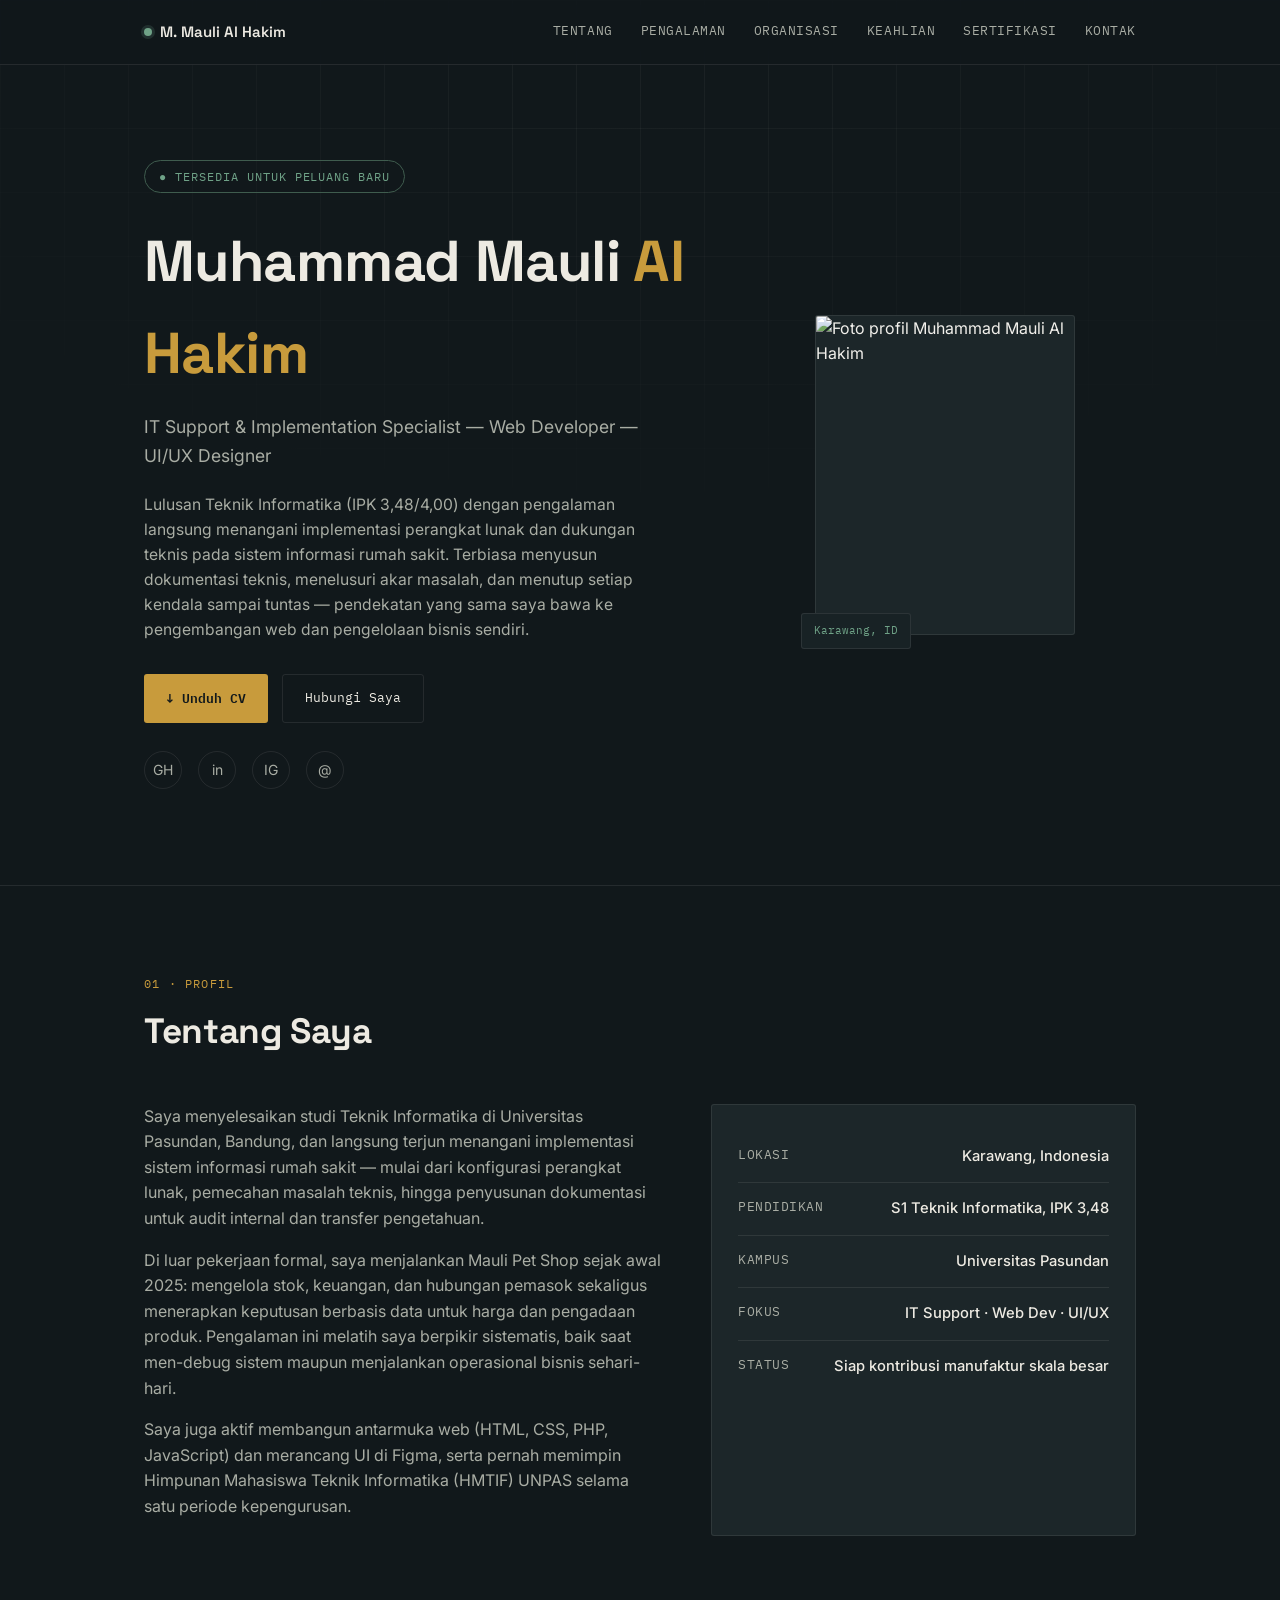
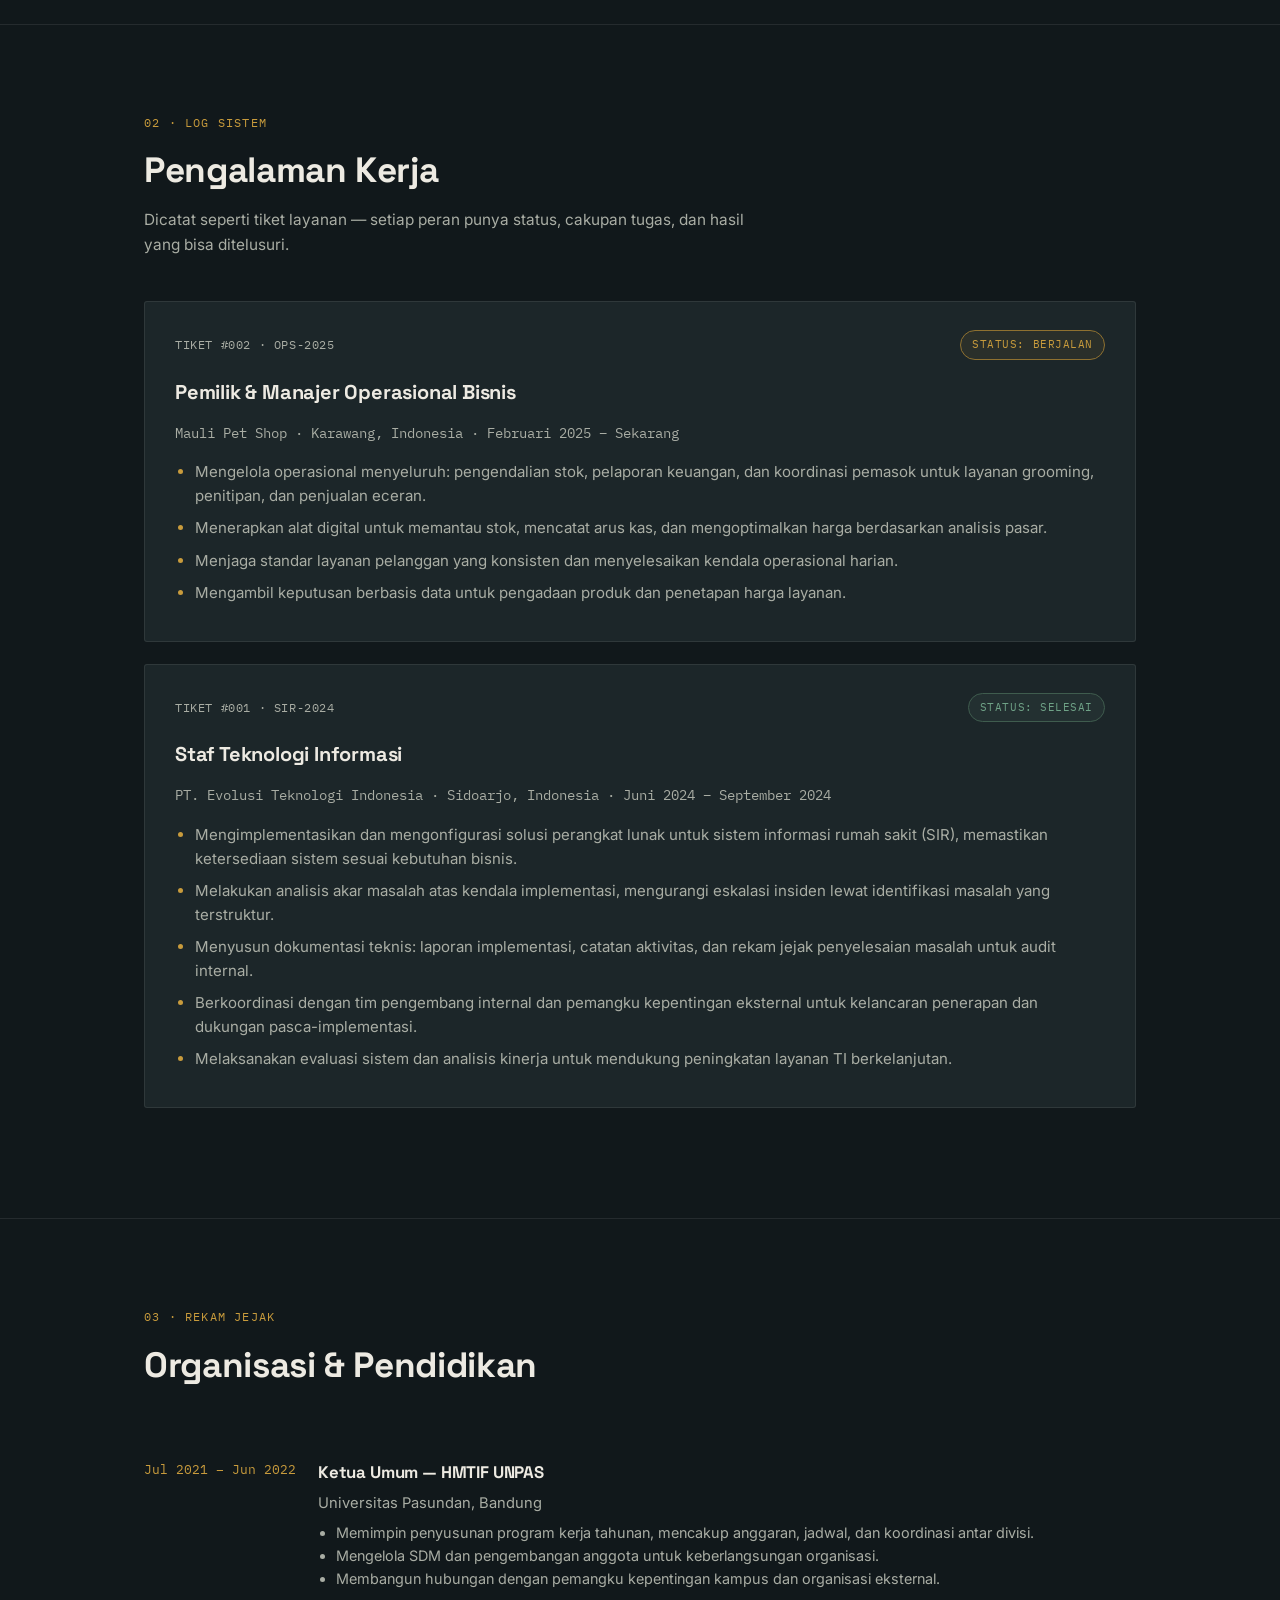
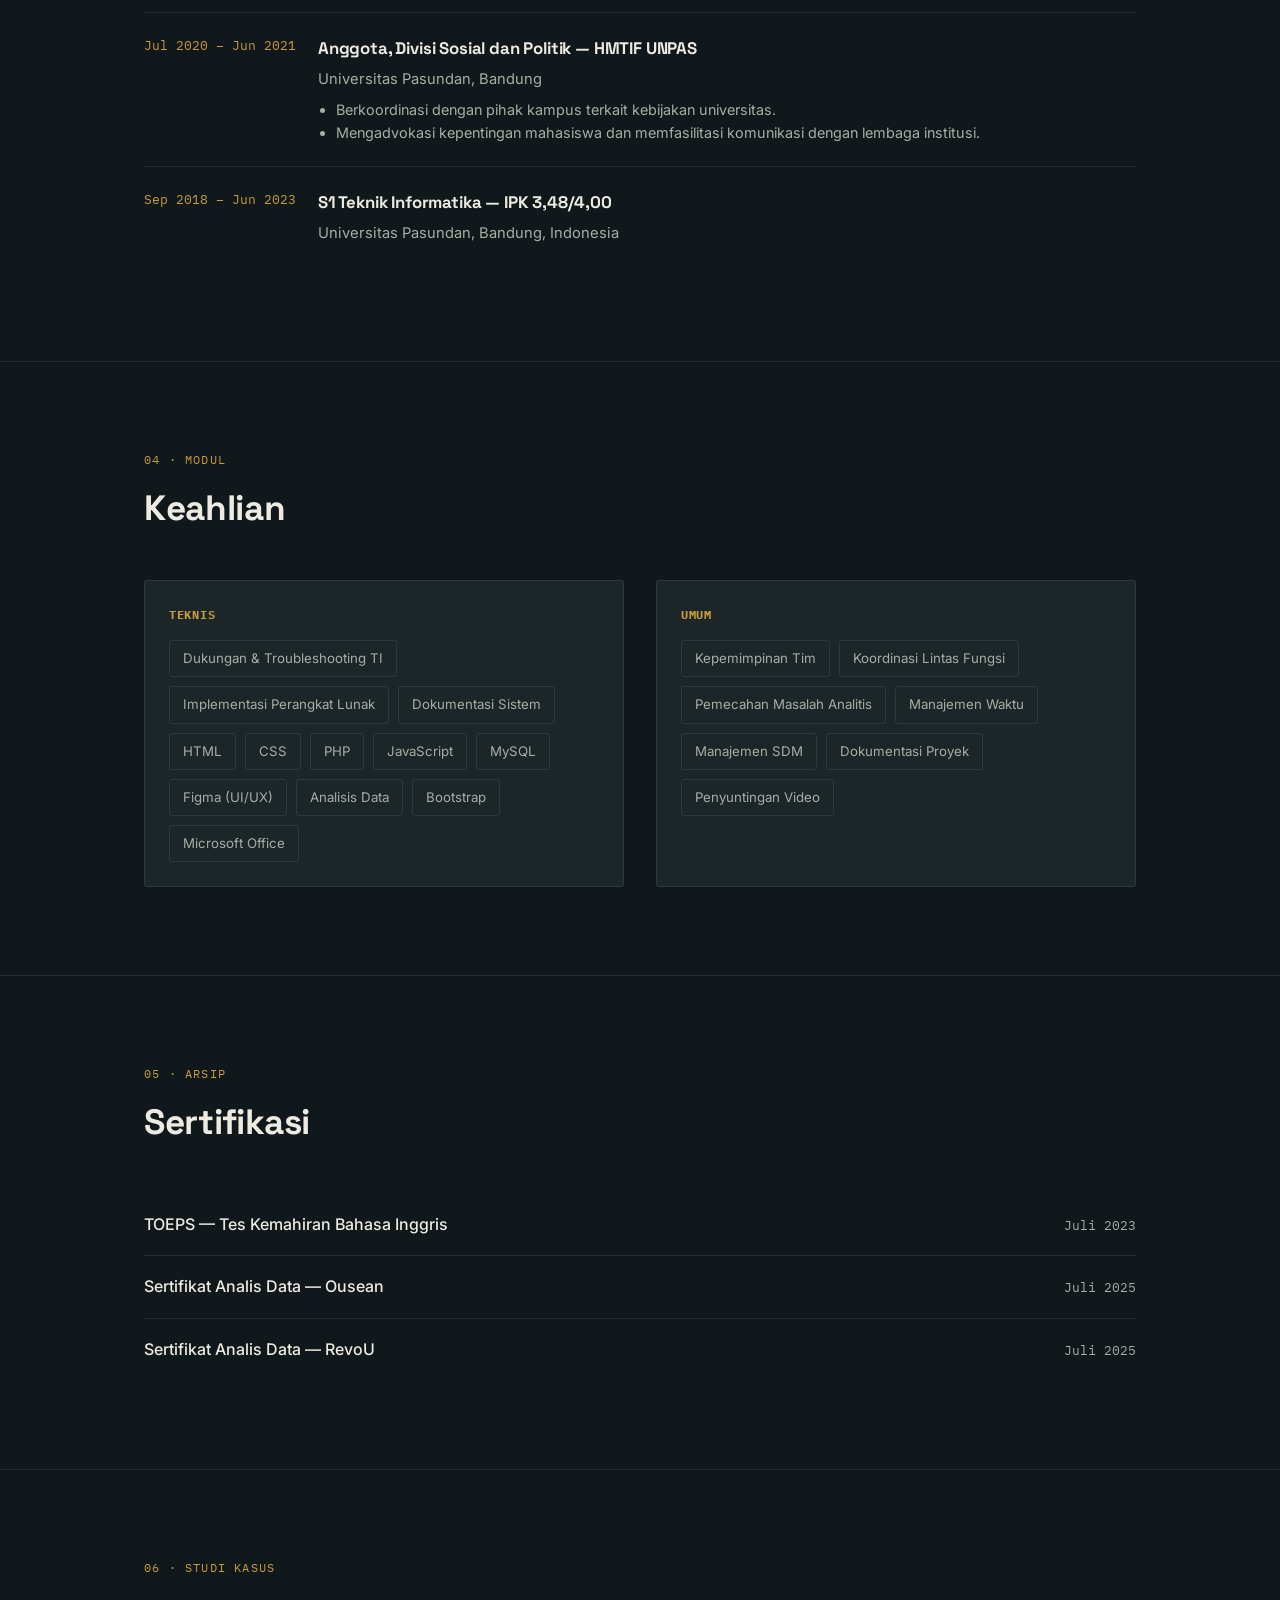
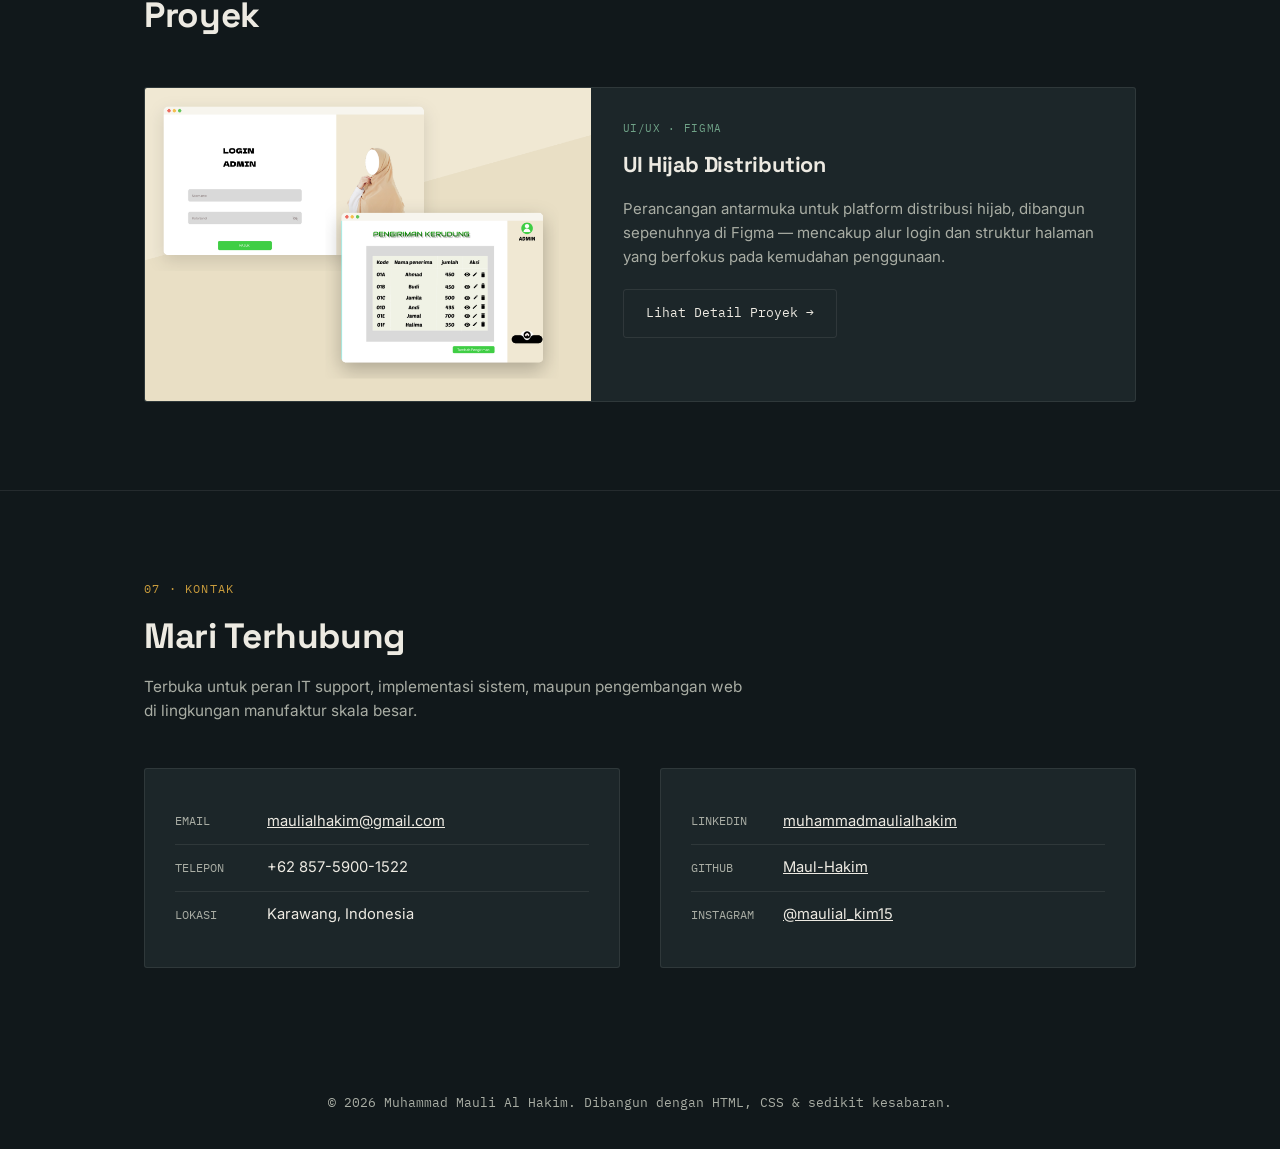
==== index.html @ 54f80684 "Add files via upload" ====
<!DOCTYPE html>
<html lang="id">
<head>
<meta charset="UTF-8">
<meta name="viewport" content="width=device-width, initial-scale=1.0">
<title>Muhammad Mauli Al Hakim — IT Support & Web Developer</title>
<link rel="preconnect" href="https://fonts.googleapis.com">
<link href="https://fonts.googleapis.com/css2?family=Space+Grotesk:wght@400;500;600;700&family=Inter:wght@400;500;600&family=IBM+Plex+Mono:wght@400;500;600&display=swap" rel="stylesheet">
<link rel="stylesheet" href="css/style.css">
</head>
<body>

<header>
  <div class="wrap nav-row">
    <div class="nav-brand"><span class="dot"></span> M. Mauli Al Hakim</div>
    <nav class="links" id="navLinks">
      <a href="#about">Tentang</a>
      <a href="#experience">Pengalaman</a>
      <a href="#organization">Organisasi</a>
      <a href="#skills">Keahlian</a>
      <a href="#certifications">Sertifikasi</a>
      <a href="#contact">Kontak</a>
    </nav>
    <button class="nav-toggle" id="navToggle" aria-label="Buka menu">☰</button>
  </div>
</header>

<section class="hero" id="home">
  <div class="wrap hero-grid">
    <div>
      <span class="eyebrow"><span class="mono">●</span> Tersedia untuk peluang baru</span>
      <h1>Muhammad Mauli <span class="accent">Al Hakim</span></h1>
      <p class="hero-role">IT Support & Implementation Specialist — Web Developer — UI/UX Designer</p>
      <p class="hero-desc">Lulusan Teknik Informatika (IPK 3,48/4,00) dengan pengalaman langsung menangani implementasi perangkat lunak dan dukungan teknis pada sistem informasi rumah sakit. Terbiasa menyusun dokumentasi teknis, menelusuri akar masalah, dan menutup setiap kendala sampai tuntas — pendekatan yang sama saya bawa ke pengembangan web dan pengelolaan bisnis sendiri.</p>
      <div class="hero-actions">
        <a class="btn btn-primary" href="https://my-gilt-omega.vercel.app/CV_Muhammad%20Mauli%20Al%20Hakim.pdf" target="_blank" rel="noopener">↓ Unduh CV</a>
        <a class="btn btn-ghost" href="#contact">Hubungi Saya</a>
      </div>
      <div class="social-row">
        <a href="https://github.com/Maul-Hakim" target="_blank" rel="noopener" aria-label="GitHub">GH</a>
        <a href="http://linkedin.com/in/muhammadmaulialhakim" target="_blank" rel="noopener" aria-label="LinkedIn">in</a>
        <a href="https://www.instagram.com/maulial_kim15/profilecard/?igsh=MWhmNHViMXpua3c1bA==" target="_blank" rel="noopener" aria-label="Instagram">IG</a>
        <a href="mailto:maulialhakim@gmail.com" aria-label="Email">@</a>
      </div>
    </div>
    <div class="hero-photo">
      <div class="frame">
        <img src="https://my-gilt-omega.vercel.app/image/Maul.png" alt="Foto profil Muhammad Mauli Al Hakim" loading="lazy">
      </div>
      <div class="tag mono">Karawang, ID</div>
    </div>
  </div>
</section>

<section id="about">
  <div class="wrap">
    <div class="sec-head reveal">
      <span class="sec-num">01 · Profil</span>
      <h2>Tentang Saya</h2>
    </div>
    <div class="about-grid reveal">
      <div>
        <p>Saya menyelesaikan studi Teknik Informatika di Universitas Pasundan, Bandung, dan langsung terjun menangani implementasi sistem informasi rumah sakit — mulai dari konfigurasi perangkat lunak, pemecahan masalah teknis, hingga penyusunan dokumentasi untuk audit internal dan transfer pengetahuan.</p>
        <p>Di luar pekerjaan formal, saya menjalankan Mauli Pet Shop sejak awal 2025: mengelola stok, keuangan, dan hubungan pemasok sekaligus menerapkan keputusan berbasis data untuk harga dan pengadaan produk. Pengalaman ini melatih saya berpikir sistematis, baik saat men-debug sistem maupun menjalankan operasional bisnis sehari-hari.</p>
        <p>Saya juga aktif membangun antarmuka web (HTML, CSS, PHP, JavaScript) dan merancang UI di Figma, serta pernah memimpin Himpunan Mahasiswa Teknik Informatika (HMTIF) UNPAS selama satu periode kepengurusan.</p>
      </div>
      <div class="stat-block">
        <div class="stat-row"><span>Lokasi</span><span>Karawang, Indonesia</span></div>
        <div class="stat-row"><span>Pendidikan</span><span>S1 Teknik Informatika, IPK 3,48</span></div>
        <div class="stat-row"><span>Kampus</span><span>Universitas Pasundan</span></div>
        <div class="stat-row"><span>Fokus</span><span>IT Support · Web Dev · UI/UX</span></div>
        <div class="stat-row"><span>Status</span><span>Siap kontribusi manufaktur skala besar</span></div>
      </div>
    </div>
  </div>
</section>

<section id="experience">
  <div class="wrap">
    <div class="sec-head reveal">
      <span class="sec-num">02 · Log Sistem</span>
      <h2>Pengalaman Kerja</h2>
      <p class="sec-sub">Dicatat seperti tiket layanan — setiap peran punya status, cakupan tugas, dan hasil yang bisa ditelusuri.</p>
    </div>

    <div class="log-card reveal">
      <div class="log-head">
        <span class="log-id mono">TIKET #002 · OPS-2025</span>
        <span class="status status-active">Status: Berjalan</span>
      </div>
      <h3>Pemilik & Manajer Operasional Bisnis</h3>
      <p class="log-meta">Mauli Pet Shop · Karawang, Indonesia · Februari 2025 – Sekarang</p>
      <ul>
        <li>Mengelola operasional menyeluruh: pengendalian stok, pelaporan keuangan, dan koordinasi pemasok untuk layanan grooming, penitipan, dan penjualan eceran.</li>
        <li>Menerapkan alat digital untuk memantau stok, mencatat arus kas, dan mengoptimalkan harga berdasarkan analisis pasar.</li>
        <li>Menjaga standar layanan pelanggan yang konsisten dan menyelesaikan kendala operasional harian.</li>
        <li>Mengambil keputusan berbasis data untuk pengadaan produk dan penetapan harga layanan.</li>
      </ul>
    </div>

    <div class="log-card reveal">
      <div class="log-head">
        <span class="log-id mono">TIKET #001 · SIR-2024</span>
        <span class="status status-done">Status: Selesai</span>
      </div>
      <h3>Staf Teknologi Informasi</h3>
      <p class="log-meta">PT. Evolusi Teknologi Indonesia · Sidoarjo, Indonesia · Juni 2024 – September 2024</p>
      <ul>
        <li>Mengimplementasikan dan mengonfigurasi solusi perangkat lunak untuk sistem informasi rumah sakit (SIR), memastikan ketersediaan sistem sesuai kebutuhan bisnis.</li>
        <li>Melakukan analisis akar masalah atas kendala implementasi, mengurangi eskalasi insiden lewat identifikasi masalah yang terstruktur.</li>
        <li>Menyusun dokumentasi teknis: laporan implementasi, catatan aktivitas, dan rekam jejak penyelesaian masalah untuk audit internal.</li>
        <li>Berkoordinasi dengan tim pengembang internal dan pemangku kepentingan eksternal untuk kelancaran penerapan dan dukungan pasca-implementasi.</li>
        <li>Melaksanakan evaluasi sistem dan analisis kinerja untuk mendukung peningkatan layanan TI berkelanjutan.</li>
      </ul>
    </div>
  </div>
</section>

<section id="organization">
  <div class="wrap">
    <div class="sec-head reveal">
      <span class="sec-num">03 · Rekam Jejak</span>
      <h2>Organisasi & Pendidikan</h2>
    </div>
    <div class="reveal">
      <div class="row-item">
        <span class="yr">Jul 2021 – Jun 2022</span>
        <div>
          <h4>Ketua Umum — HMTIF UNPAS</h4>
          <p>Universitas Pasundan, Bandung</p>
          <ul>
            <li>Memimpin penyusunan program kerja tahunan, mencakup anggaran, jadwal, dan koordinasi antar divisi.</li>
            <li>Mengelola SDM dan pengembangan anggota untuk keberlangsungan organisasi.</li>
            <li>Membangun hubungan dengan pemangku kepentingan kampus dan organisasi eksternal.</li>
          </ul>
        </div>
      </div>
      <div class="row-item">
        <span class="yr">Jul 2020 – Jun 2021</span>
        <div>
          <h4>Anggota, Divisi Sosial dan Politik — HMTIF UNPAS</h4>
          <p>Universitas Pasundan, Bandung</p>
          <ul>
            <li>Berkoordinasi dengan pihak kampus terkait kebijakan universitas.</li>
            <li>Mengadvokasi kepentingan mahasiswa dan memfasilitasi komunikasi dengan lembaga institusi.</li>
          </ul>
        </div>
      </div>
      <div class="row-item">
        <span class="yr">Sep 2018 – Jun 2023</span>
        <div>
          <h4>S1 Teknik Informatika — IPK 3,48/4,00</h4>
          <p>Universitas Pasundan, Bandung, Indonesia</p>
        </div>
      </div>
    </div>
  </div>
</section>

<section id="skills">
  <div class="wrap">
    <div class="sec-head reveal">
      <span class="sec-num">04 · Modul</span>
      <h2>Keahlian</h2>
    </div>
    <div class="skill-cols reveal">
      <div class="skill-mod">
        <h4>Teknis</h4>
        <div class="chip-set">
          <span class="chip">Dukungan & Troubleshooting TI</span>
          <span class="chip">Implementasi Perangkat Lunak</span>
          <span class="chip">Dokumentasi Sistem</span>
          <span class="chip">HTML</span>
          <span class="chip">CSS</span>
          <span class="chip">PHP</span>
          <span class="chip">JavaScript</span>
          <span class="chip">MySQL</span>
          <span class="chip">Figma (UI/UX)</span>
          <span class="chip">Analisis Data</span>
          <span class="chip">Bootstrap</span>
          <span class="chip">Microsoft Office</span>
        </div>
      </div>
      <div class="skill-mod">
        <h4>Umum</h4>
        <div class="chip-set">
          <span class="chip">Kepemimpinan Tim</span>
          <span class="chip">Koordinasi Lintas Fungsi</span>
          <span class="chip">Pemecahan Masalah Analitis</span>
          <span class="chip">Manajemen Waktu</span>
          <span class="chip">Manajemen SDM</span>
          <span class="chip">Dokumentasi Proyek</span>
          <span class="chip">Penyuntingan Video</span>
        </div>
      </div>
    </div>
  </div>
</section>

<section id="certifications">
  <div class="wrap">
    <div class="sec-head reveal">
      <span class="sec-num">05 · Arsip</span>
      <h2>Sertifikasi</h2>
    </div>
    <div class="cert-list reveal">
      <div class="cert-item"><span class="cname">TOEPS — Tes Kemahiran Bahasa Inggris</span><span class="cdate mono">Juli 2023</span></div>
      <div class="cert-item"><span class="cname">Sertifikat Analis Data — Ousean</span><span class="cdate mono">Juli 2025</span></div>
      <div class="cert-item"><span class="cname">Sertifikat Analis Data — RevoU</span><span class="cdate mono">Juli 2025</span></div>
    </div>
  </div>
</section>

<section id="projects">
  <div class="wrap">
    <div class="sec-head reveal">
      <span class="sec-num">06 · Studi Kasus</span>
      <h2>Proyek</h2>
    </div>
    <div class="project-card reveal">
      <div class="img-box">
        <img src="assets/images/project-preview.png" alt="Pratinjau desain web Pengiriman Kerudung — Hijab JN Collection" loading="lazy">
      </div>
      <div class="project-body">
        <span class="tag-line">UI/UX · Figma</span>
        <h3>UI Hijab Distribution</h3>
        <p>Perancangan antarmuka untuk platform distribusi hijab, dibangun sepenuhnya di Figma — mencakup alur login dan struktur halaman yang berfokus pada kemudahan penggunaan.</p>
        <a class="btn btn-ghost" href="https://my-gilt-omega.vercel.app/detail.html" target="_blank" rel="noopener">Lihat Detail Proyek →</a>
      </div>
    </div>
  </div>
</section>

<section id="contact" style="border-bottom:none;">
  <div class="wrap">
    <div class="sec-head reveal">
      <span class="sec-num">07 · Kontak</span>
      <h2>Mari Terhubung</h2>
      <p class="sec-sub">Terbuka untuk peran IT support, implementasi sistem, maupun pengembangan web di lingkungan manufaktur skala besar.</p>
    </div>
    <div class="contact-grid reveal">
      <div class="contact-card">
        <div class="line"><span class="k">Email</span><a href="mailto:maulialhakim@gmail.com">maulialhakim@gmail.com</a></div>
        <div class="line"><span class="k">Telepon</span><span>+62 857-5900-1522</span></div>
        <div class="line"><span class="k">Lokasi</span><span>Karawang, Indonesia</span></div>
      </div>
      <div class="contact-card">
        <div class="line"><span class="k">LinkedIn</span><a href="http://linkedin.com/in/muhammadmaulialhakim" target="_blank" rel="noopener">muhammadmaulialhakim</a></div>
        <div class="line"><span class="k">GitHub</span><a href="https://github.com/Maul-Hakim" target="_blank" rel="noopener">Maul-Hakim</a></div>
        <div class="line"><span class="k">Instagram</span><a href="https://www.instagram.com/maulial_kim15/profilecard/?igsh=MWhmNHViMXpua3c1bA==" target="_blank" rel="noopener">@maulial_kim15</a></div>
      </div>
    </div>
  </div>
</section>

<footer>
  <div class="wrap">© 2026 Muhammad Mauli Al Hakim. Dibangun dengan HTML, CSS &amp; sedikit kesabaran.</div>
</footer>

<script src="js/script.js"></script>
</body>
</html>
---- css/style.css ----
:root{
    --ink:#11181b;
    --ink-2:#182225;
    --panel:#1c2629;
    --panel-line: rgba(237,234,226,0.09);
    --paper:#edeae2;
    --paper-dim:#a9ada4;
    --brass:#c89b3c;
    --brass-dim:#8f7130;
    --signal:#6fa287;
    --signal-dim:#3f5c4e;
    --radius: 3px;
    --max: 1040px;
  }
  *{box-sizing:border-box;}
  html{scroll-behavior:smooth;}
  @media (prefers-reduced-motion: reduce){
    html{scroll-behavior:auto;}
    *{animation-duration:0.001ms !important; transition-duration:0.001ms !important;}
  }
  body{
    margin:0;
    background:var(--ink);
    color:var(--paper);
    font-family:'Inter', sans-serif;
    font-size:16px;
    line-height:1.6;
  }
  h1,h2,h3,h4{
    font-family:'Space Grotesk', sans-serif;
    margin:0;
    letter-spacing:-0.01em;
  }
  .mono{
    font-family:'IBM Plex Mono', monospace;
  }
  a{color:inherit;}
  ::selection{background:var(--brass); color:var(--ink);}
  :focus-visible{outline:2px solid var(--brass); outline-offset:3px;}

  .wrap{max-width:var(--max); margin:0 auto; padding:0 24px;}

  /* NAV */
  header{
    position:fixed; top:0; left:0; right:0; z-index:100;
    background:rgba(17,24,27,0.86);
    backdrop-filter: blur(10px);
    border-bottom:1px solid var(--panel-line);
  }
  .nav-row{
    display:flex; align-items:center; justify-content:space-between;
    height:64px;
  }
  .nav-brand{
    font-family:'Space Grotesk', sans-serif;
    font-weight:600; font-size:15px;
    display:flex; align-items:center; gap:8px;
  }
  .nav-brand .dot{
    width:8px; height:8px; border-radius:50%;
    background:var(--signal);
    box-shadow:0 0 0 3px rgba(111,162,135,0.18);
  }
  nav.links{
    display:flex; gap:28px; font-size:13px;
    font-family:'IBM Plex Mono', monospace;
    text-transform:uppercase; letter-spacing:0.04em;
  }
  nav.links a{
    text-decoration:none; color:var(--paper-dim);
    padding:6px 0; border-bottom:1px solid transparent;
    transition:color .2s ease, border-color .2s ease;
  }
  nav.links a:hover, nav.links a:focus-visible{color:var(--brass); border-color:var(--brass);}
  .nav-toggle{display:none; background:none; border:1px solid var(--panel-line); color:var(--paper); width:38px;height:38px; border-radius:var(--radius); font-size:18px;}

  @media (max-width:760px){
    nav.links{
      position:absolute; top:64px; left:0; right:0;
      background:var(--ink-2); flex-direction:column; gap:0;
      padding:8px 24px 16px; border-bottom:1px solid var(--panel-line);
      display:none;
    }
    nav.links.open{display:flex;}
    nav.links a{padding:12px 0; border-bottom:1px solid var(--panel-line);}
    .nav-toggle{display:block;}
  }

  /* HERO */
  .hero{
    padding:160px 0 96px;
    border-bottom:1px solid var(--panel-line);
    position:relative;
    overflow:hidden;
  }
  .hero::before{
    content:"";
    position:absolute; inset:0;
    background-image:
      linear-gradient(var(--panel-line) 1px, transparent 1px),
      linear-gradient(90deg, var(--panel-line) 1px, transparent 1px);
    background-size:64px 64px;
    mask-image: radial-gradient(ellipse 70% 60% at 50% 0%, black, transparent);
    opacity:0.6;
    pointer-events:none;
  }
  .hero-grid{
    position:relative;
    display:grid; grid-template-columns: 1.3fr 0.9fr; gap:56px; align-items:center;
  }
  @media (max-width:820px){
    .hero-grid{grid-template-columns:1fr; gap:40px;}
    .hero-photo{order:-1; max-width:220px; margin:0 auto;}
  }
  .eyebrow{
    display:inline-flex; align-items:center; gap:8px;
    font-family:'IBM Plex Mono', monospace; font-size:12px;
    color:var(--signal); text-transform:uppercase; letter-spacing:0.08em;
    border:1px solid var(--signal-dim); border-radius:999px;
    padding:6px 14px; margin-bottom:22px;
  }
  .hero h1{
    font-size:clamp(2.4rem, 5vw, 3.6rem);
    font-weight:700; color:var(--paper);
  }
  .hero h1 .accent{color:var(--brass);}
  .hero-role{
    font-size:1.1rem; color:var(--paper-dim); margin-top:14px; max-width:540px;
  }
  .hero-desc{margin-top:22px; color:var(--paper-dim); max-width:520px; font-size:0.98rem;}
  .hero-actions{display:flex; gap:14px; margin-top:32px; flex-wrap:wrap;}
  .btn{
    font-family:'IBM Plex Mono', monospace; font-size:13px;
    text-decoration:none; padding:13px 22px; border-radius:var(--radius);
    display:inline-flex; align-items:center; gap:8px;
    transition:transform .15s ease, background .2s ease, border-color .2s ease;
  }
  .btn-primary{background:var(--brass); color:var(--ink); font-weight:600;}
  .btn-primary:hover{transform:translateY(-2px); background:#dcae4d;}
  .btn-ghost{border:1px solid var(--panel-line); color:var(--paper);}
  .btn-ghost:hover{border-color:var(--brass); color:var(--brass); transform:translateY(-2px);}

  .social-row{display:flex; gap:16px; margin-top:28px;}
  .social-row a{
    width:38px; height:38px; border:1px solid var(--panel-line); border-radius:50%;
    display:flex; align-items:center; justify-content:center; font-size:14px;
    color:var(--paper-dim); text-decoration:none; transition:all .2s ease;
  }
  .social-row a:hover{border-color:var(--brass); color:var(--brass);}

  .hero-photo{
    position:relative; justify-self:center;
  }
  .hero-photo .frame{
    width:260px; height:320px; border:1px solid var(--panel-line);
    border-radius:var(--radius); overflow:hidden; position:relative;
    background:var(--panel);
  }
  .hero-photo img{width:100%; height:100%; object-fit:cover; display:block; filter:grayscale(45%) contrast(1.05);}
  .hero-photo .tag{
    position:absolute; bottom:-14px; left:-14px;
    background:var(--ink-2); border:1px solid var(--panel-line);
    padding:8px 12px; font-family:'IBM Plex Mono', monospace; font-size:11px;
    color:var(--signal); border-radius:var(--radius);
  }

  /* SECTION SCAFFOLD */
  section{padding:88px 0; border-bottom:1px solid var(--panel-line);}
  .sec-head{margin-bottom:44px;}
  .sec-num{
    font-family:'IBM Plex Mono', monospace; color:var(--brass); font-size:12px;
    letter-spacing:0.1em; text-transform:uppercase; display:block; margin-bottom:10px;
  }
  .sec-head h2{font-size:clamp(1.7rem, 3vw, 2.2rem);}
  .sec-sub{color:var(--paper-dim); margin-top:10px; max-width:600px; font-size:0.96rem;}

  .reveal{opacity:0; transform:translateY(18px); transition:opacity .6s ease, transform .6s ease;}
  .reveal.in{opacity:1; transform:translateY(0);}

  /* ABOUT */
  .about-grid{display:grid; grid-template-columns:1.1fr 0.9fr; gap:48px;}
  @media (max-width:760px){.about-grid{grid-template-columns:1fr;}}
  .about-grid p{color:var(--paper-dim); margin:0 0 16px;}
  .stat-block{
    background:var(--panel); border:1px solid var(--panel-line); border-radius:var(--radius);
    padding:26px;
  }
  .stat-row{display:flex; justify-content:space-between; padding:14px 0; border-bottom:1px solid var(--panel-line); font-size:0.92rem;}
  .stat-row:last-child{border-bottom:none;}
  .stat-row span:first-child{color:var(--paper-dim); font-family:'IBM Plex Mono', monospace; font-size:0.8rem; text-transform:uppercase; letter-spacing:0.04em;}
  .stat-row span:last-child{color:var(--paper); font-weight:500; text-align:right;}

  /* LOG CARDS (experience) */
  .log-card{
    background:var(--panel); border:1px solid var(--panel-line); border-radius:var(--radius);
    padding:28px 30px; margin-bottom:22px;
  }
  .log-head{display:flex; justify-content:space-between; align-items:center; flex-wrap:wrap; gap:10px; margin-bottom:16px;}
  .log-id{font-family:'IBM Plex Mono', monospace; font-size:12px; color:var(--paper-dim); letter-spacing:0.05em;}
  .status{
    font-family:'IBM Plex Mono', monospace; font-size:11px; text-transform:uppercase; letter-spacing:0.05em;
    padding:5px 11px; border-radius:999px; border:1px solid;
  }
  .status-done{color:var(--signal); border-color:var(--signal-dim); background:rgba(111,162,135,0.08);}
  .status-active{color:var(--brass); border-color:var(--brass-dim); background:rgba(200,155,60,0.08);}
  .log-card h3{font-size:1.25rem; margin-bottom:4px;}
  .log-meta{color:var(--paper-dim); font-size:0.88rem; margin-bottom:16px; font-family:'IBM Plex Mono', monospace;}
  .log-card ul{margin:0; padding-left:20px; color:var(--paper-dim); font-size:0.94rem;}
  .log-card li{margin-bottom:8px;}
  .log-card li::marker{color:var(--brass);}

  /* ORG / EDU as compact rows */
  .row-item{
    display:flex; gap:22px; padding:22px 0; border-bottom:1px solid var(--panel-line);
  }
  .row-item:last-child{border-bottom:none;}
  .row-item .yr{
    font-family:'IBM Plex Mono', monospace; font-size:0.82rem; color:var(--brass);
    min-width:150px; flex-shrink:0;
  }
  .row-item h4{font-size:1.05rem; margin-bottom:6px;}
  .row-item p{color:var(--paper-dim); font-size:0.92rem; margin:0 0 6px;}
  .row-item ul{margin:6px 0 0; padding-left:18px; color:var(--paper-dim); font-size:0.9rem;}
  @media (max-width:600px){.row-item{flex-direction:column; gap:6px;}}

  /* SKILLS */
  .skill-cols{display:grid; grid-template-columns:1fr 1fr; gap:32px;}
  @media (max-width:700px){.skill-cols{grid-template-columns:1fr;}}
  .skill-mod{
    background:var(--panel); border:1px solid var(--panel-line); border-radius:var(--radius); padding:24px;
  }
  .skill-mod h4{
    font-family:'IBM Plex Mono', monospace; font-size:12px; text-transform:uppercase;
    letter-spacing:0.06em; color:var(--brass); margin-bottom:16px;
  }
  .chip-set{display:flex; flex-wrap:wrap; gap:9px;}
  .chip{
    font-size:0.83rem; padding:7px 13px; border:1px solid var(--panel-line); border-radius:var(--radius);
    color:var(--paper-dim);
  }

  /* CERTS */
  .cert-list{display:flex; flex-direction:column; gap:0;}
  .cert-item{
    display:flex; justify-content:space-between; align-items:baseline; flex-wrap:wrap; gap:8px;
    padding:18px 0; border-bottom:1px solid var(--panel-line);
  }
  .cert-item:last-child{border-bottom:none;}
  .cert-item .cname{font-weight:500;}
  .cert-item .cdate{font-family:'IBM Plex Mono', monospace; font-size:0.82rem; color:var(--paper-dim);}

  /* PROJECT */
  .project-card{
    display:grid; grid-template-columns:0.9fr 1.1fr; gap:0;
    border:1px solid var(--panel-line); border-radius:var(--radius); overflow:hidden; background:var(--panel);
  }
  @media (max-width:700px){.project-card{grid-template-columns:1fr;}}
  .project-card .img-box{background:var(--ink-2); display:flex; align-items:center; justify-content:center; min-height:220px;}
  .project-card img{width:100%; height:100%; object-fit:cover; display:block;}
  .project-body{padding:32px;}
  .project-body .tag-line{font-family:'IBM Plex Mono', monospace; font-size:11px; color:var(--signal); text-transform:uppercase; letter-spacing:0.06em; margin-bottom:10px; display:block;}
  .project-body h3{font-size:1.35rem; margin-bottom:12px;}
  .project-body p{color:var(--paper-dim); font-size:0.94rem; margin-bottom:20px;}

  /* CONTACT / FOOTER */
  .contact-grid{display:grid; grid-template-columns:1fr 1fr; gap:40px;}
  @media (max-width:700px){.contact-grid{grid-template-columns:1fr;}}
  .contact-card{background:var(--panel); border:1px solid var(--panel-line); border-radius:var(--radius); padding:30px;}
  .contact-card .line{display:flex; gap:12px; align-items:center; padding:11px 0; border-bottom:1px solid var(--panel-line); font-size:0.92rem;}
  .contact-card .line:last-child{border-bottom:none;}
  .contact-card .k{font-family:'IBM Plex Mono', monospace; color:var(--paper-dim); font-size:0.78rem; text-transform:uppercase; min-width:80px;}

  footer{padding:36px 0; text-align:center; font-size:0.82rem; color:var(--paper-dim); font-family:'IBM Plex Mono', monospace;}
  footer a{color:var(--brass); text-decoration:none;}
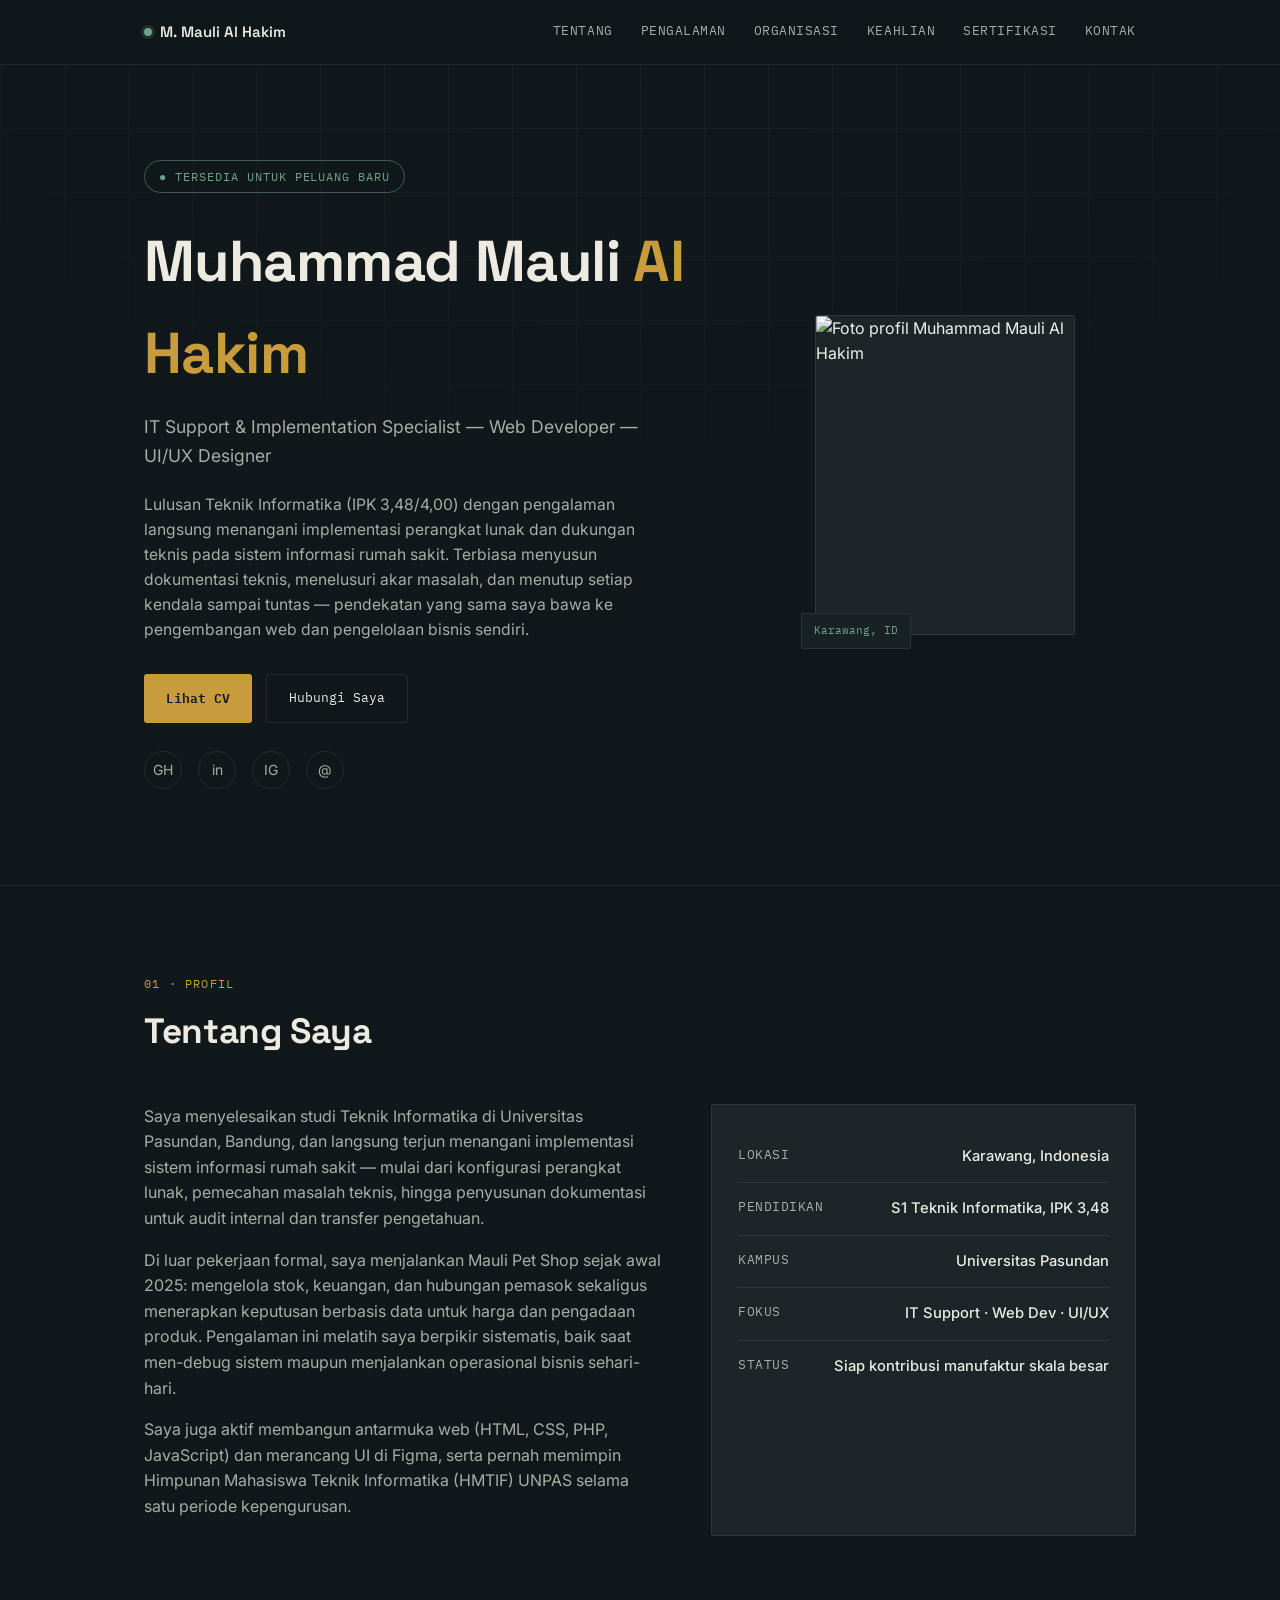
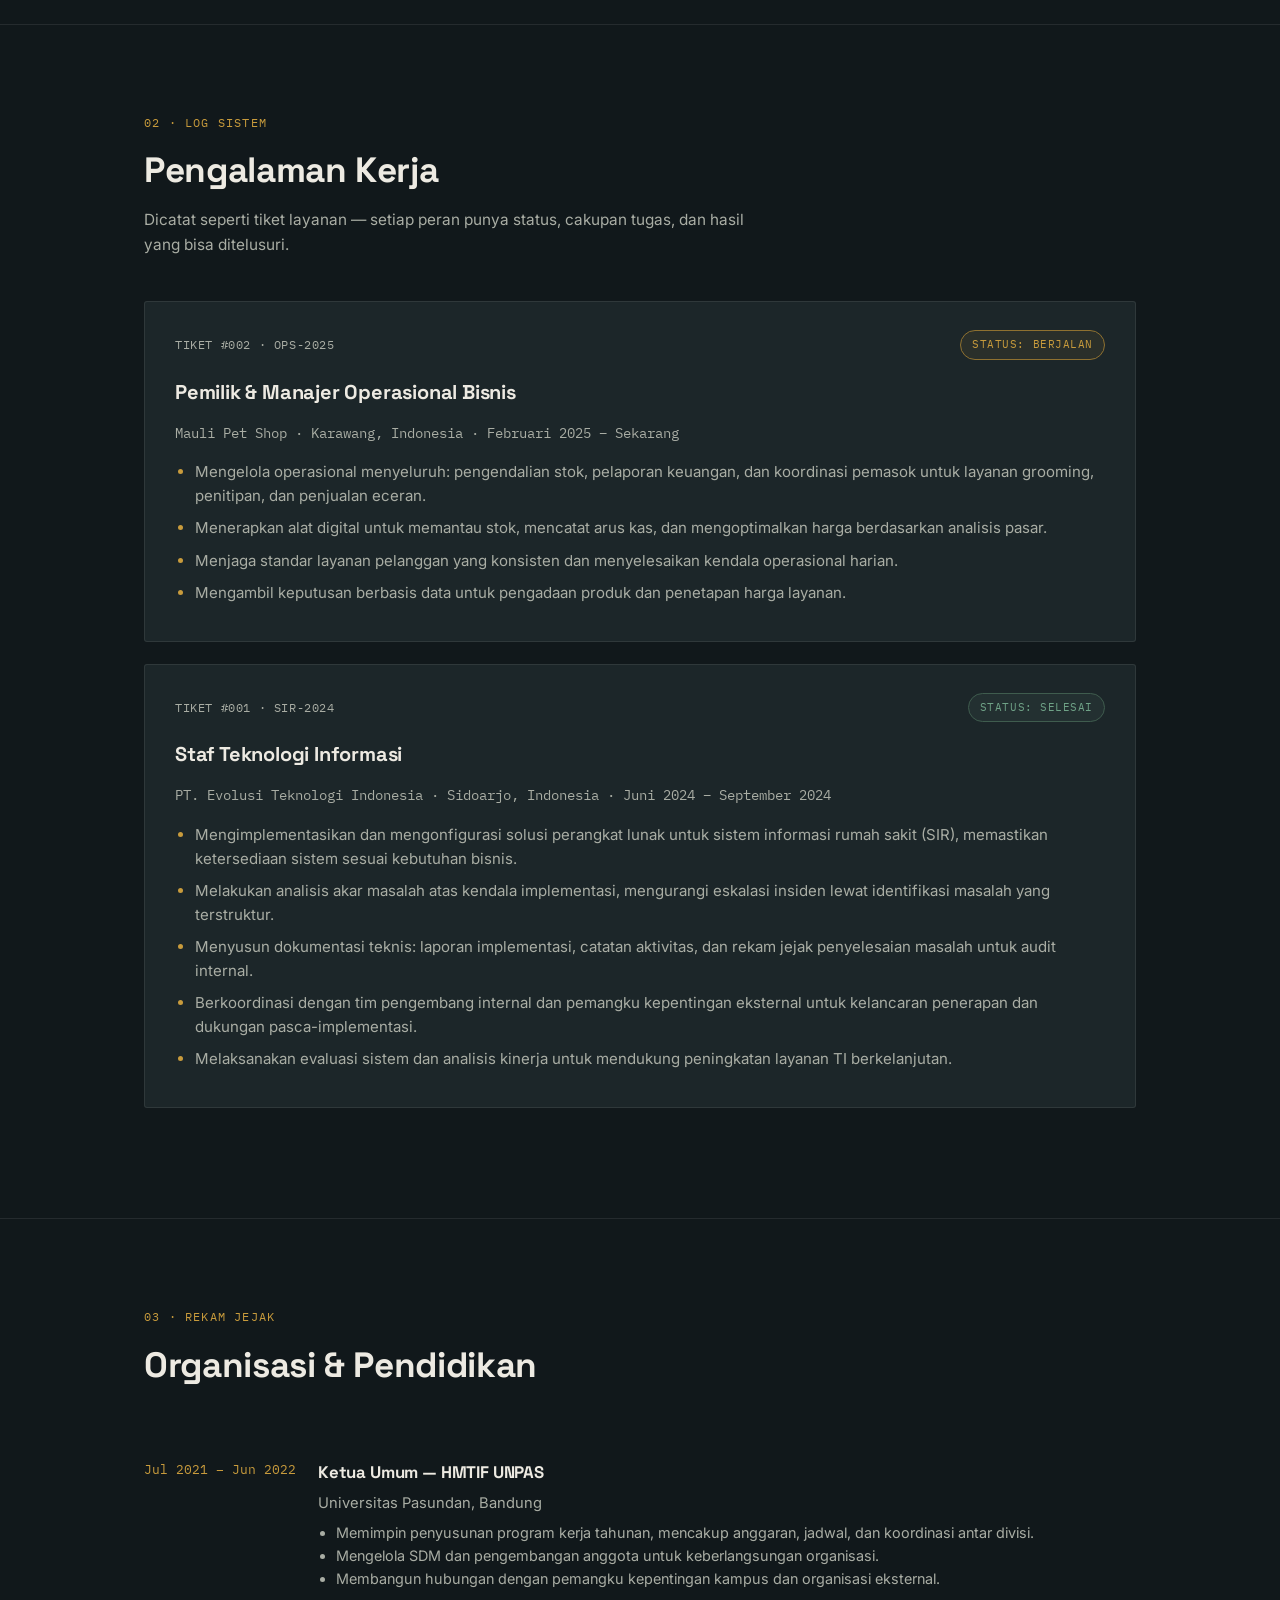
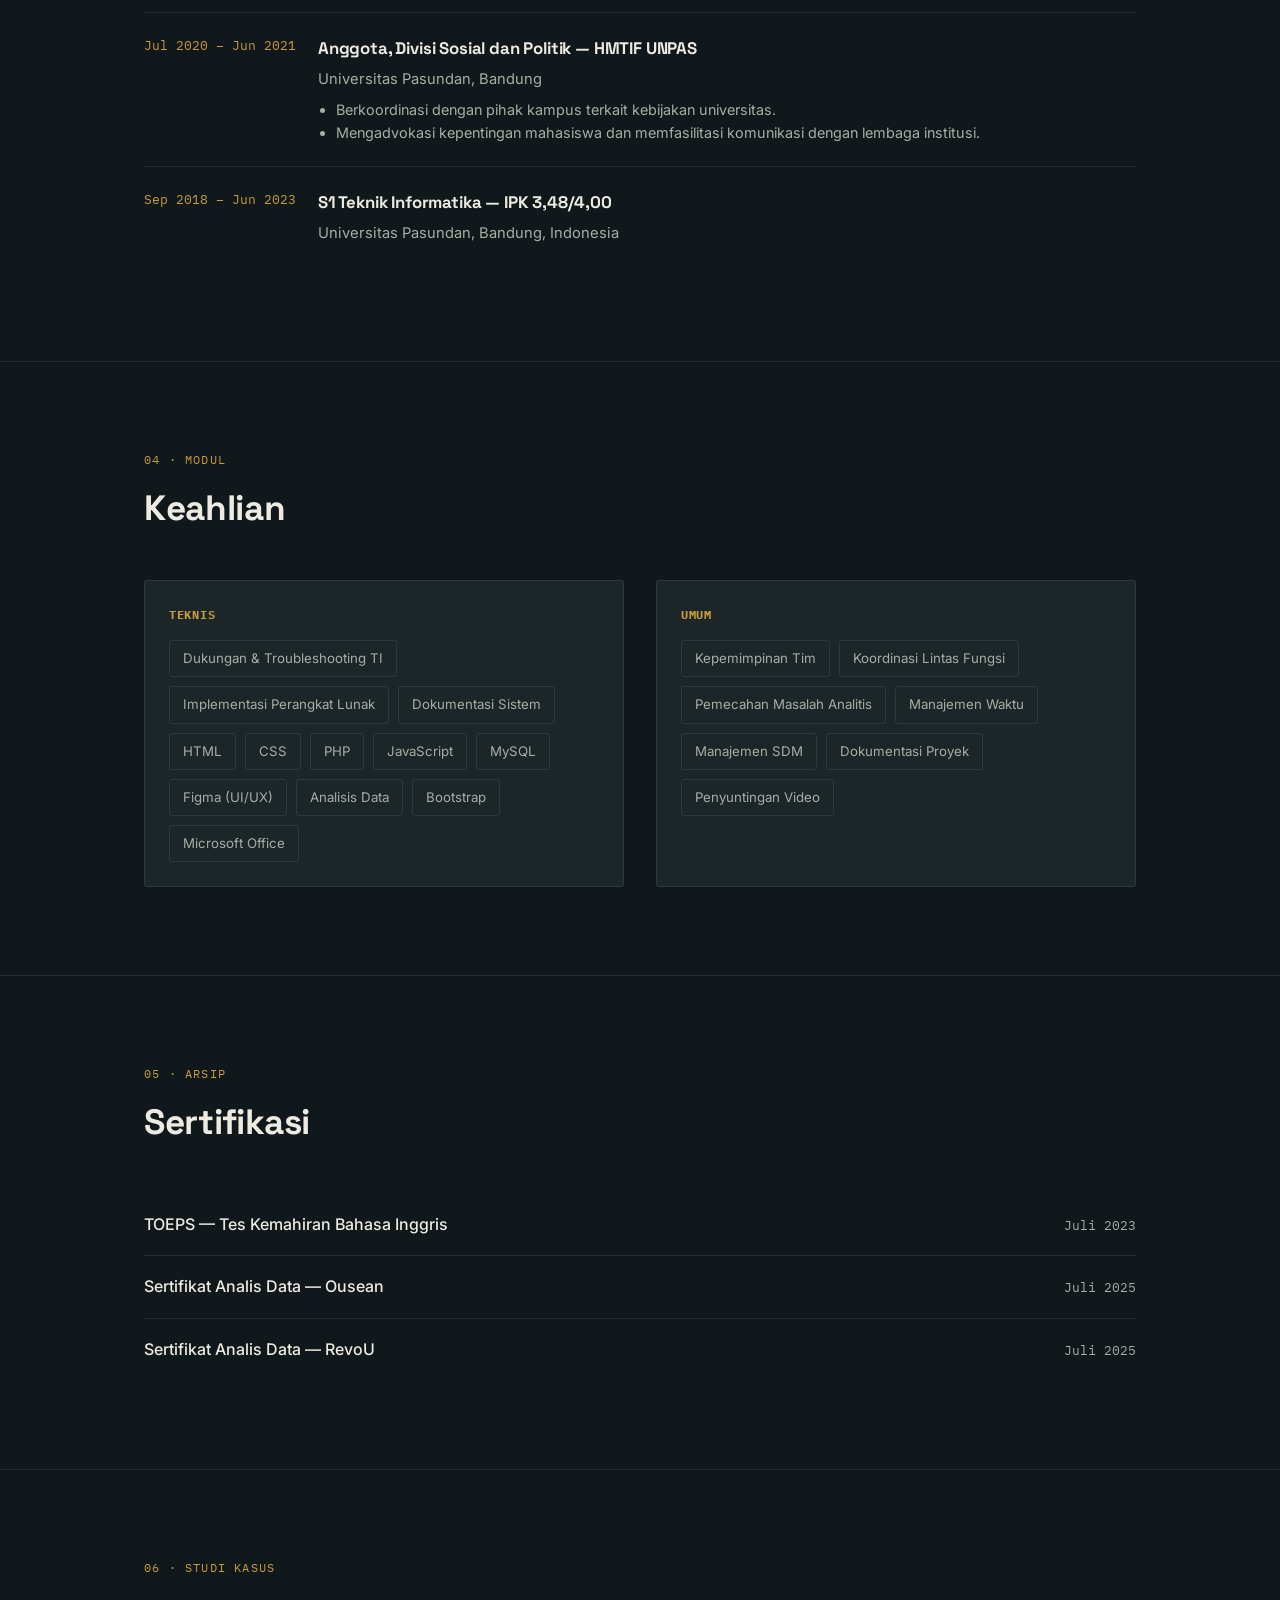
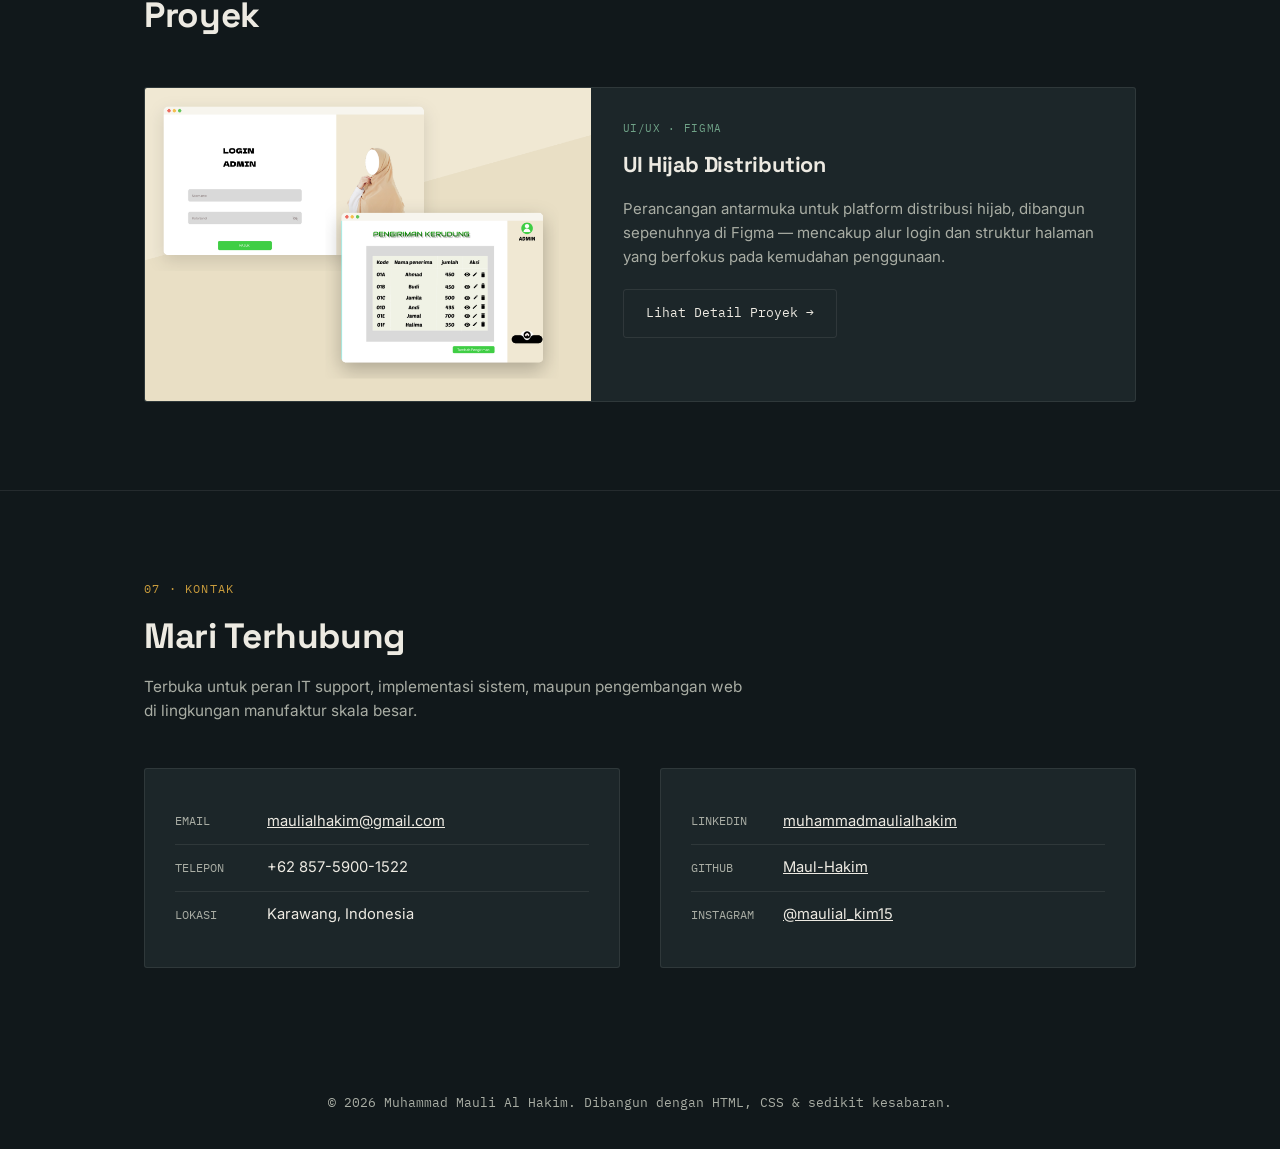
==== commit 9d4003d2: "Update index.html" ====
--- a/index.html
+++ b/index.html
@@ -33,7 +33,7 @@
       <p class="hero-role">IT Support & Implementation Specialist — Web Developer — UI/UX Designer</p>
       <p class="hero-desc">Lulusan Teknik Informatika (IPK 3,48/4,00) dengan pengalaman langsung menangani implementasi perangkat lunak dan dukungan teknis pada sistem informasi rumah sakit. Terbiasa menyusun dokumentasi teknis, menelusuri akar masalah, dan menutup setiap kendala sampai tuntas — pendekatan yang sama saya bawa ke pengembangan web dan pengelolaan bisnis sendiri.</p>
       <div class="hero-actions">
-        <a class="btn btn-primary" href="https://my-gilt-omega.vercel.app/CV_Muhammad%20Mauli%20Al%20Hakim.pdf" target="_blank" rel="noopener">↓ Unduh CV</a>
+        <a class="btn btn-primary" href="https://my-gilt-omega.vercel.app/CV_Muhammad%20Mauli%20Al%20Hakim.pdf" target="_blank" rel="noopener">Lihat CV</a>
         <a class="btn btn-ghost" href="#contact">Hubungi Saya</a>
       </div>
       <div class="social-row">
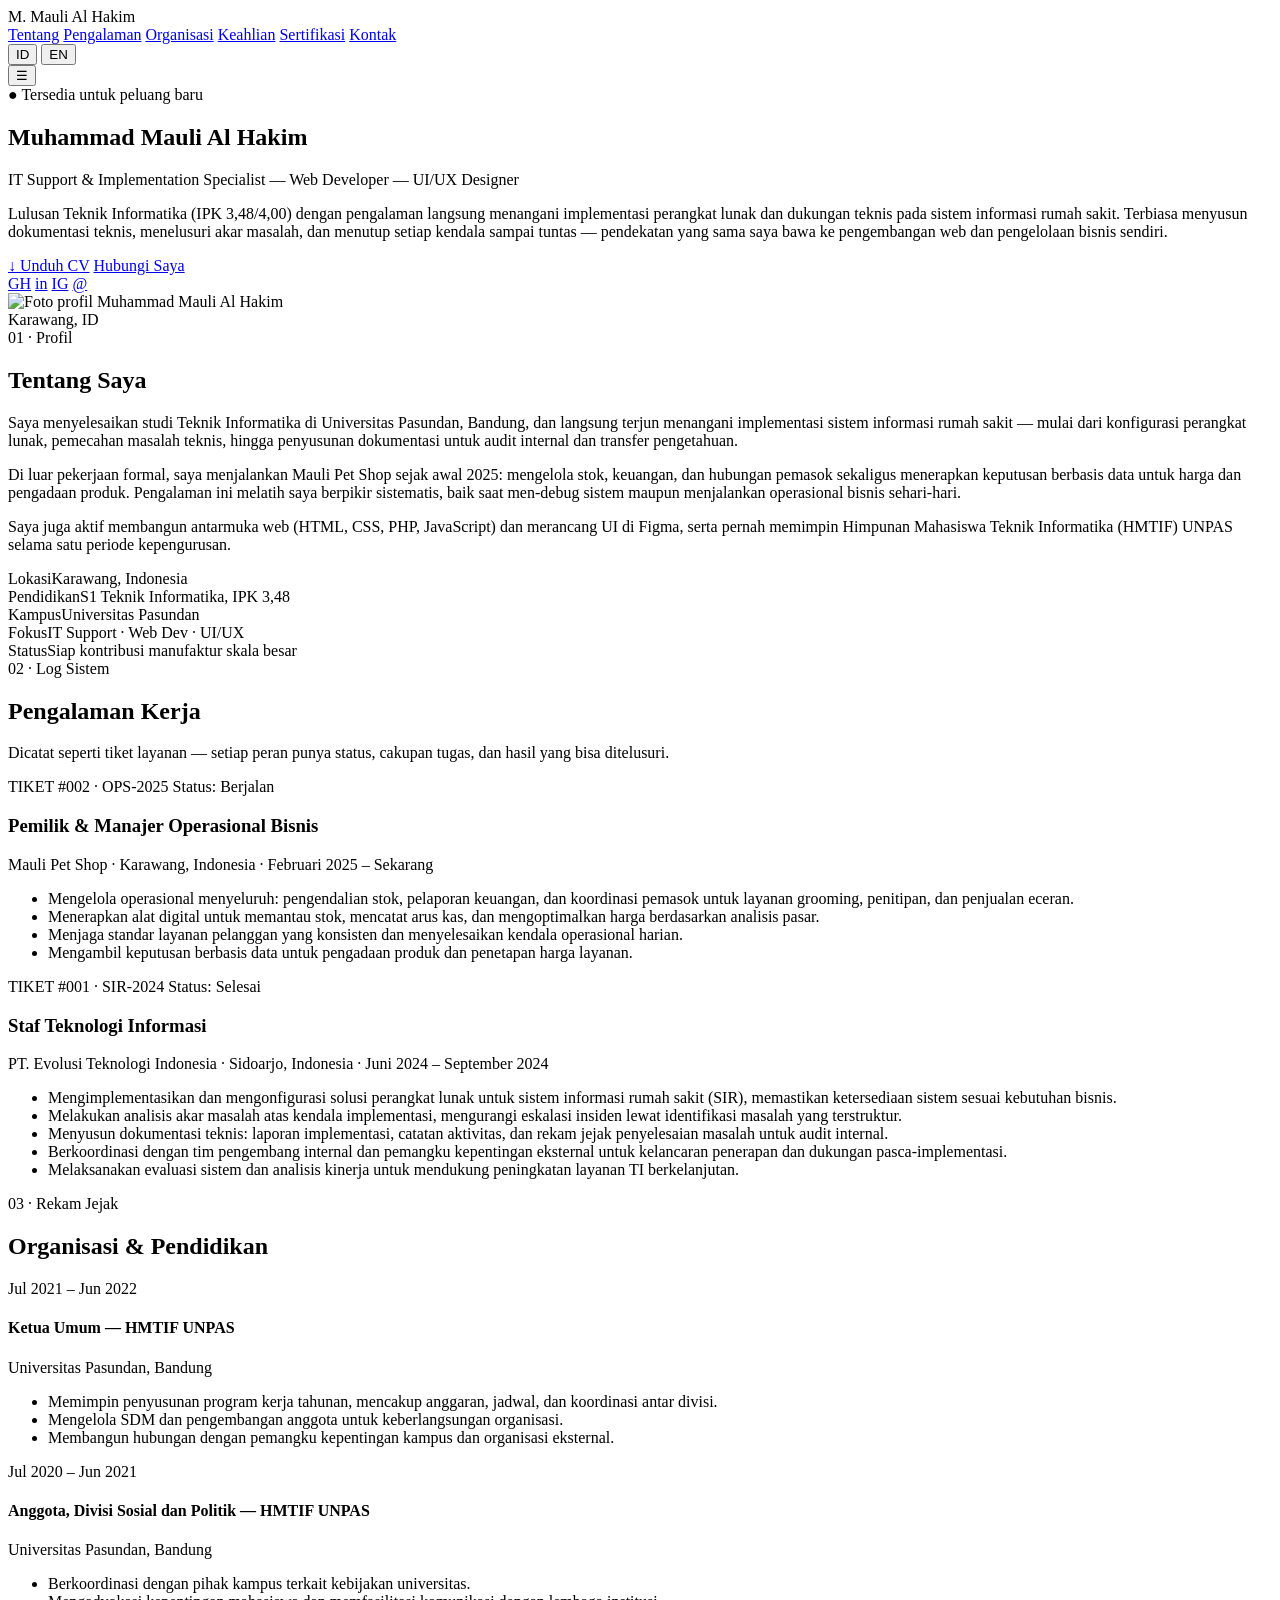
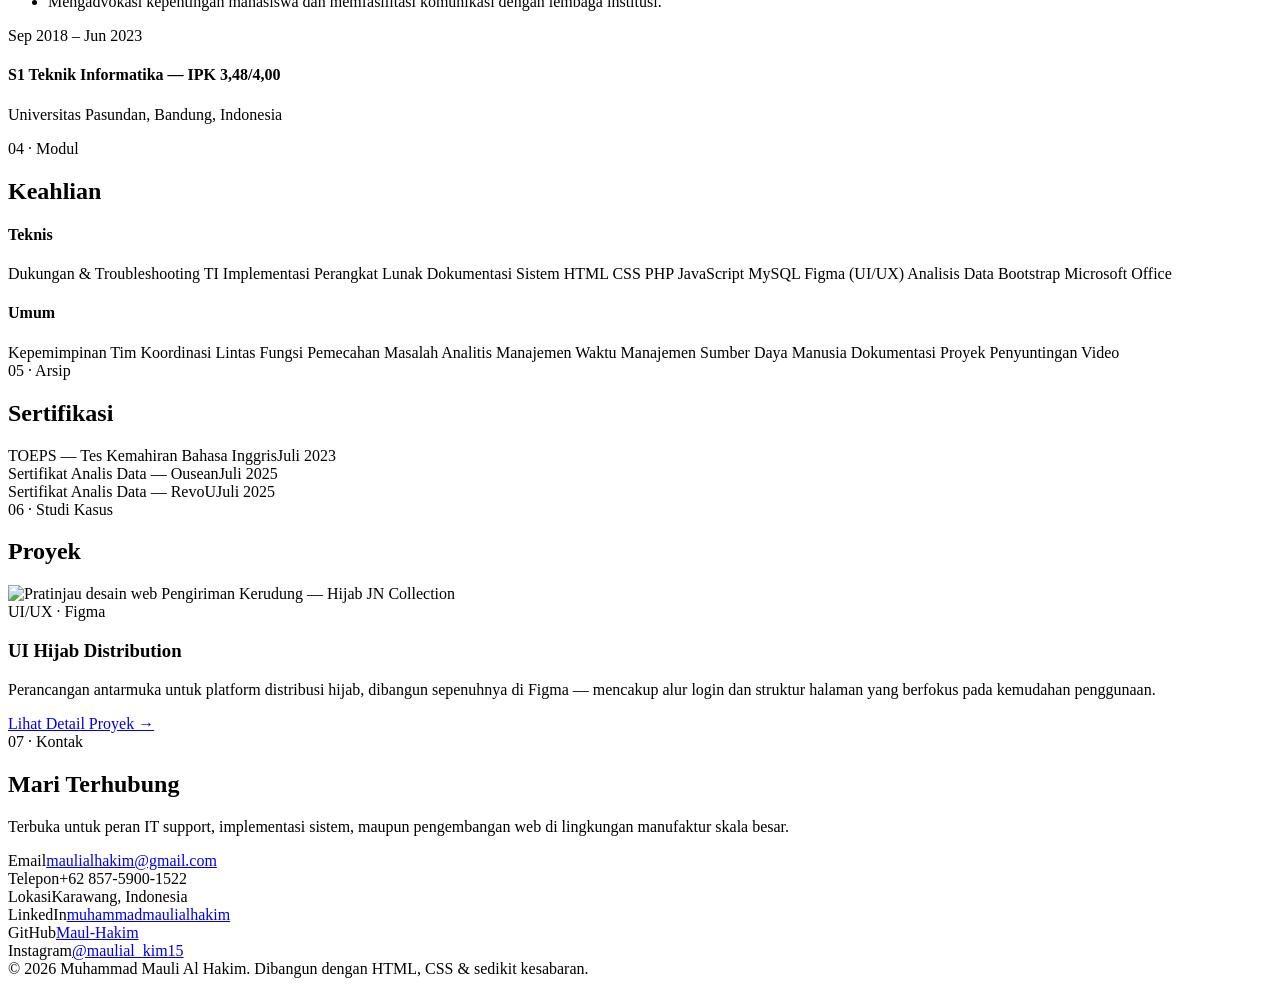
==== commit ef89fd8d: "Update index.html" ====
--- a/index.html
+++ b/index.html
@@ -3,7 +3,7 @@
 <head>
 <meta charset="UTF-8">
 <meta name="viewport" content="width=device-width, initial-scale=1.0">
-<title>Muhammad Mauli Al Hakim — IT Support & Web Developer</title>
+<title data-i18n="meta.title">Muhammad Mauli Al Hakim — IT Support & Web Developer</title>
 <link rel="preconnect" href="https://fonts.googleapis.com">
 <link href="https://fonts.googleapis.com/css2?family=Space+Grotesk:wght@400;500;600;700&family=Inter:wght@400;500;600&family=IBM+Plex+Mono:wght@400;500;600&display=swap" rel="stylesheet">
 <link rel="stylesheet" href="css/style.css">
@@ -14,27 +14,31 @@
   <div class="wrap nav-row">
     <div class="nav-brand"><span class="dot"></span> M. Mauli Al Hakim</div>
     <nav class="links" id="navLinks">
-      <a href="#about">Tentang</a>
-      <a href="#experience">Pengalaman</a>
-      <a href="#organization">Organisasi</a>
-      <a href="#skills">Keahlian</a>
-      <a href="#certifications">Sertifikasi</a>
-      <a href="#contact">Kontak</a>
+      <a href="#about" data-i18n="nav.about">Tentang</a>
+      <a href="#experience" data-i18n="nav.experience">Pengalaman</a>
+      <a href="#organization" data-i18n="nav.organization">Organisasi</a>
+      <a href="#skills" data-i18n="nav.skills">Keahlian</a>
+      <a href="#certifications" data-i18n="nav.certifications">Sertifikasi</a>
+      <a href="#contact" data-i18n="nav.contact">Kontak</a>
     </nav>
-    <button class="nav-toggle" id="navToggle" aria-label="Buka menu">☰</button>
+    <div class="lang-switch" id="langSwitch" role="group" aria-label="Language switch">
+      <button type="button" class="lang-btn active" data-lang="id">ID</button>
+      <button type="button" class="lang-btn" data-lang="en">EN</button>
+    </div>
+    <button class="nav-toggle" id="navToggle" data-i18n-aria="nav.toggleAria" aria-label="Buka menu">☰</button>
   </div>
 </header>
 
 <section class="hero" id="home">
   <div class="wrap hero-grid">
     <div>
-      <span class="eyebrow"><span class="mono">●</span> Tersedia untuk peluang baru</span>
+      <span class="eyebrow"><span class="mono">●</span> <span data-i18n="hero.eyebrow">Tersedia untuk peluang baru</span></span>
       <h1>Muhammad Mauli <span class="accent">Al Hakim</span></h1>
-      <p class="hero-role">IT Support & Implementation Specialist — Web Developer — UI/UX Designer</p>
-      <p class="hero-desc">Lulusan Teknik Informatika (IPK 3,48/4,00) dengan pengalaman langsung menangani implementasi perangkat lunak dan dukungan teknis pada sistem informasi rumah sakit. Terbiasa menyusun dokumentasi teknis, menelusuri akar masalah, dan menutup setiap kendala sampai tuntas — pendekatan yang sama saya bawa ke pengembangan web dan pengelolaan bisnis sendiri.</p>
+      <p class="hero-role" data-i18n="hero.role">IT Support & Implementation Specialist — Web Developer — UI/UX Designer</p>
+      <p class="hero-desc" data-i18n="hero.desc">Lulusan Teknik Informatika (IPK 3,48/4,00) dengan pengalaman langsung menangani implementasi perangkat lunak dan dukungan teknis pada sistem informasi rumah sakit. Terbiasa menyusun dokumentasi teknis, menelusuri akar masalah, dan menutup setiap kendala sampai tuntas — pendekatan yang sama saya bawa ke pengembangan web dan pengelolaan bisnis sendiri.</p>
       <div class="hero-actions">
-        <a class="btn btn-primary" href="https://my-gilt-omega.vercel.app/CV_Muhammad%20Mauli%20Al%20Hakim.pdf" target="_blank" rel="noopener">Lihat CV</a>
-        <a class="btn btn-ghost" href="#contact">Hubungi Saya</a>
+        <a class="btn btn-primary" href="https://my-gilt-omega.vercel.app/CV_Muhammad%20Mauli%20Al%20Hakim.pdf" target="_blank" rel="noopener"><span data-i18n="hero.cvBtn">↓ Unduh CV</span></a>
+        <a class="btn btn-ghost" href="#contact" data-i18n="hero.contactBtn">Hubungi Saya</a>
       </div>
       <div class="social-row">
         <a href="https://github.com/Maul-Hakim" target="_blank" rel="noopener" aria-label="GitHub">GH</a>
@@ -55,21 +59,21 @@
 <section id="about">
   <div class="wrap">
     <div class="sec-head reveal">
-      <span class="sec-num">01 · Profil</span>
-      <h2>Tentang Saya</h2>
+      <span class="sec-num" data-i18n="about.secnum">01 · Profil</span>
+      <h2 data-i18n="about.title">Tentang Saya</h2>
     </div>
     <div class="about-grid reveal">
       <div>
-        <p>Saya menyelesaikan studi Teknik Informatika di Universitas Pasundan, Bandung, dan langsung terjun menangani implementasi sistem informasi rumah sakit — mulai dari konfigurasi perangkat lunak, pemecahan masalah teknis, hingga penyusunan dokumentasi untuk audit internal dan transfer pengetahuan.</p>
-        <p>Di luar pekerjaan formal, saya menjalankan Mauli Pet Shop sejak awal 2025: mengelola stok, keuangan, dan hubungan pemasok sekaligus menerapkan keputusan berbasis data untuk harga dan pengadaan produk. Pengalaman ini melatih saya berpikir sistematis, baik saat men-debug sistem maupun menjalankan operasional bisnis sehari-hari.</p>
-        <p>Saya juga aktif membangun antarmuka web (HTML, CSS, PHP, JavaScript) dan merancang UI di Figma, serta pernah memimpin Himpunan Mahasiswa Teknik Informatika (HMTIF) UNPAS selama satu periode kepengurusan.</p>
+        <p data-i18n="about.p1">Saya menyelesaikan studi Teknik Informatika di Universitas Pasundan, Bandung, dan langsung terjun menangani implementasi sistem informasi rumah sakit — mulai dari konfigurasi perangkat lunak, pemecahan masalah teknis, hingga penyusunan dokumentasi untuk audit internal dan transfer pengetahuan.</p>
+        <p data-i18n="about.p2">Di luar pekerjaan formal, saya menjalankan Mauli Pet Shop sejak awal 2025: mengelola stok, keuangan, dan hubungan pemasok sekaligus menerapkan keputusan berbasis data untuk harga dan pengadaan produk. Pengalaman ini melatih saya berpikir sistematis, baik saat men-debug sistem maupun menjalankan operasional bisnis sehari-hari.</p>
+        <p data-i18n="about.p3">Saya juga aktif membangun antarmuka web (HTML, CSS, PHP, JavaScript) dan merancang UI di Figma, serta pernah memimpin Himpunan Mahasiswa Teknik Informatika (HMTIF) UNPAS selama satu periode kepengurusan.</p>
       </div>
       <div class="stat-block">
-        <div class="stat-row"><span>Lokasi</span><span>Karawang, Indonesia</span></div>
-        <div class="stat-row"><span>Pendidikan</span><span>S1 Teknik Informatika, IPK 3,48</span></div>
-        <div class="stat-row"><span>Kampus</span><span>Universitas Pasundan</span></div>
-        <div class="stat-row"><span>Fokus</span><span>IT Support · Web Dev · UI/UX</span></div>
-        <div class="stat-row"><span>Status</span><span>Siap kontribusi manufaktur skala besar</span></div>
+        <div class="stat-row"><span data-i18n="about.stat.location.k">Lokasi</span><span>Karawang, Indonesia</span></div>
+        <div class="stat-row"><span data-i18n="about.stat.education.k">Pendidikan</span><span data-i18n="about.stat.education.v">S1 Teknik Informatika, IPK 3,48</span></div>
+        <div class="stat-row"><span data-i18n="about.stat.campus.k">Kampus</span><span>Universitas Pasundan</span></div>
+        <div class="stat-row"><span data-i18n="about.stat.focus.k">Fokus</span><span>IT Support · Web Dev · UI/UX</span></div>
+        <div class="stat-row"><span data-i18n="about.stat.status.k">Status</span><span data-i18n="about.stat.status.v">Siap kontribusi manufaktur skala besar</span></div>
       </div>
     </div>
   </div>
@@ -78,39 +82,39 @@
 <section id="experience">
   <div class="wrap">
     <div class="sec-head reveal">
-      <span class="sec-num">02 · Log Sistem</span>
-      <h2>Pengalaman Kerja</h2>
-      <p class="sec-sub">Dicatat seperti tiket layanan — setiap peran punya status, cakupan tugas, dan hasil yang bisa ditelusuri.</p>
+      <span class="sec-num" data-i18n="experience.secnum">02 · Log Sistem</span>
+      <h2 data-i18n="experience.title">Pengalaman Kerja</h2>
+      <p class="sec-sub" data-i18n="experience.sub">Dicatat seperti tiket layanan — setiap peran punya status, cakupan tugas, dan hasil yang bisa ditelusuri.</p>
     </div>
 
     <div class="log-card reveal">
       <div class="log-head">
         <span class="log-id mono">TIKET #002 · OPS-2025</span>
-        <span class="status status-active">Status: Berjalan</span>
-      </div>
-      <h3>Pemilik & Manajer Operasional Bisnis</h3>
-      <p class="log-meta">Mauli Pet Shop · Karawang, Indonesia · Februari 2025 – Sekarang</p>
+        <span class="status status-active" data-i18n="exp1.status">Status: Berjalan</span>
+      </div>
+      <h3 data-i18n="exp1.role">Pemilik & Manajer Operasional Bisnis</h3>
+      <p class="log-meta" data-i18n="exp1.meta">Mauli Pet Shop · Karawang, Indonesia · Februari 2025 – Sekarang</p>
       <ul>
-        <li>Mengelola operasional menyeluruh: pengendalian stok, pelaporan keuangan, dan koordinasi pemasok untuk layanan grooming, penitipan, dan penjualan eceran.</li>
-        <li>Menerapkan alat digital untuk memantau stok, mencatat arus kas, dan mengoptimalkan harga berdasarkan analisis pasar.</li>
-        <li>Menjaga standar layanan pelanggan yang konsisten dan menyelesaikan kendala operasional harian.</li>
-        <li>Mengambil keputusan berbasis data untuk pengadaan produk dan penetapan harga layanan.</li>
+        <li data-i18n="exp1.li1">Mengelola operasional menyeluruh: pengendalian stok, pelaporan keuangan, dan koordinasi pemasok untuk layanan grooming, penitipan, dan penjualan eceran.</li>
+        <li data-i18n="exp1.li2">Menerapkan alat digital untuk memantau stok, mencatat arus kas, dan mengoptimalkan harga berdasarkan analisis pasar.</li>
+        <li data-i18n="exp1.li3">Menjaga standar layanan pelanggan yang konsisten dan menyelesaikan kendala operasional harian.</li>
+        <li data-i18n="exp1.li4">Mengambil keputusan berbasis data untuk pengadaan produk dan penetapan harga layanan.</li>
       </ul>
     </div>
 
     <div class="log-card reveal">
       <div class="log-head">
         <span class="log-id mono">TIKET #001 · SIR-2024</span>
-        <span class="status status-done">Status: Selesai</span>
-      </div>
-      <h3>Staf Teknologi Informasi</h3>
-      <p class="log-meta">PT. Evolusi Teknologi Indonesia · Sidoarjo, Indonesia · Juni 2024 – September 2024</p>
+        <span class="status status-done" data-i18n="exp2.status">Status: Selesai</span>
+      </div>
+      <h3 data-i18n="exp2.role">Staf Teknologi Informasi</h3>
+      <p class="log-meta" data-i18n="exp2.meta">PT. Evolusi Teknologi Indonesia · Sidoarjo, Indonesia · Juni 2024 – September 2024</p>
       <ul>
-        <li>Mengimplementasikan dan mengonfigurasi solusi perangkat lunak untuk sistem informasi rumah sakit (SIR), memastikan ketersediaan sistem sesuai kebutuhan bisnis.</li>
-        <li>Melakukan analisis akar masalah atas kendala implementasi, mengurangi eskalasi insiden lewat identifikasi masalah yang terstruktur.</li>
-        <li>Menyusun dokumentasi teknis: laporan implementasi, catatan aktivitas, dan rekam jejak penyelesaian masalah untuk audit internal.</li>
-        <li>Berkoordinasi dengan tim pengembang internal dan pemangku kepentingan eksternal untuk kelancaran penerapan dan dukungan pasca-implementasi.</li>
-        <li>Melaksanakan evaluasi sistem dan analisis kinerja untuk mendukung peningkatan layanan TI berkelanjutan.</li>
+        <li data-i18n="exp2.li1">Mengimplementasikan dan mengonfigurasi solusi perangkat lunak untuk sistem informasi rumah sakit (SIR), memastikan ketersediaan sistem sesuai kebutuhan bisnis.</li>
+        <li data-i18n="exp2.li2">Melakukan analisis akar masalah atas kendala implementasi, mengurangi eskalasi insiden lewat identifikasi masalah yang terstruktur.</li>
+        <li data-i18n="exp2.li3">Menyusun dokumentasi teknis: laporan implementasi, catatan aktivitas, dan rekam jejak penyelesaian masalah untuk audit internal.</li>
+        <li data-i18n="exp2.li4">Berkoordinasi dengan tim pengembang internal dan pemangku kepentingan eksternal untuk kelancaran penerapan dan dukungan pasca-implementasi.</li>
+        <li data-i18n="exp2.li5">Melaksanakan evaluasi sistem dan analisis kinerja untuk mendukung peningkatan layanan TI berkelanjutan.</li>
       </ul>
     </div>
   </div>
@@ -119,37 +123,37 @@
 <section id="organization">
   <div class="wrap">
     <div class="sec-head reveal">
-      <span class="sec-num">03 · Rekam Jejak</span>
-      <h2>Organisasi & Pendidikan</h2>
+      <span class="sec-num" data-i18n="org.secnum">03 · Rekam Jejak</span>
+      <h2 data-i18n="org.title">Organisasi & Pendidikan</h2>
     </div>
     <div class="reveal">
       <div class="row-item">
-        <span class="yr">Jul 2021 – Jun 2022</span>
+        <span class="yr" data-i18n="org1.yr">Jul 2021 – Jun 2022</span>
         <div>
-          <h4>Ketua Umum — HMTIF UNPAS</h4>
+          <h4 data-i18n="org1.role">Ketua Umum — HMTIF UNPAS</h4>
           <p>Universitas Pasundan, Bandung</p>
           <ul>
-            <li>Memimpin penyusunan program kerja tahunan, mencakup anggaran, jadwal, dan koordinasi antar divisi.</li>
-            <li>Mengelola SDM dan pengembangan anggota untuk keberlangsungan organisasi.</li>
-            <li>Membangun hubungan dengan pemangku kepentingan kampus dan organisasi eksternal.</li>
+            <li data-i18n="org1.li1">Memimpin penyusunan program kerja tahunan, mencakup anggaran, jadwal, dan koordinasi antar divisi.</li>
+            <li data-i18n="org1.li2">Mengelola SDM dan pengembangan anggota untuk keberlangsungan organisasi.</li>
+            <li data-i18n="org1.li3">Membangun hubungan dengan pemangku kepentingan kampus dan organisasi eksternal.</li>
           </ul>
         </div>
       </div>
       <div class="row-item">
-        <span class="yr">Jul 2020 – Jun 2021</span>
+        <span class="yr" data-i18n="org2.yr">Jul 2020 – Jun 2021</span>
         <div>
-          <h4>Anggota, Divisi Sosial dan Politik — HMTIF UNPAS</h4>
+          <h4 data-i18n="org2.role">Anggota, Divisi Sosial dan Politik — HMTIF UNPAS</h4>
           <p>Universitas Pasundan, Bandung</p>
           <ul>
-            <li>Berkoordinasi dengan pihak kampus terkait kebijakan universitas.</li>
-            <li>Mengadvokasi kepentingan mahasiswa dan memfasilitasi komunikasi dengan lembaga institusi.</li>
+            <li data-i18n="org2.li1">Berkoordinasi dengan pihak kampus terkait kebijakan universitas.</li>
+            <li data-i18n="org2.li2">Mengadvokasi kepentingan mahasiswa dan memfasilitasi komunikasi dengan lembaga institusi.</li>
           </ul>
         </div>
       </div>
       <div class="row-item">
-        <span class="yr">Sep 2018 – Jun 2023</span>
+        <span class="yr" data-i18n="edu.yr">Sep 2018 – Jun 2023</span>
         <div>
-          <h4>S1 Teknik Informatika — IPK 3,48/4,00</h4>
+          <h4 data-i18n="edu.role">S1 Teknik Informatika — IPK 3,48/4,00</h4>
           <p>Universitas Pasundan, Bandung, Indonesia</p>
         </div>
       </div>
@@ -160,37 +164,37 @@
 <section id="skills">
   <div class="wrap">
     <div class="sec-head reveal">
-      <span class="sec-num">04 · Modul</span>
-      <h2>Keahlian</h2>
+      <span class="sec-num" data-i18n="skills.secnum">04 · Modul</span>
+      <h2 data-i18n="skills.title">Keahlian</h2>
     </div>
     <div class="skill-cols reveal">
       <div class="skill-mod">
-        <h4>Teknis</h4>
+        <h4 data-i18n="skills.technical">Teknis</h4>
         <div class="chip-set">
-          <span class="chip">Dukungan & Troubleshooting TI</span>
-          <span class="chip">Implementasi Perangkat Lunak</span>
-          <span class="chip">Dokumentasi Sistem</span>
+          <span class="chip" data-i18n="chip.itsupport">Dukungan & Troubleshooting TI</span>
+          <span class="chip" data-i18n="chip.swimpl">Implementasi Perangkat Lunak</span>
+          <span class="chip" data-i18n="chip.sysdoc">Dokumentasi Sistem</span>
           <span class="chip">HTML</span>
           <span class="chip">CSS</span>
           <span class="chip">PHP</span>
           <span class="chip">JavaScript</span>
           <span class="chip">MySQL</span>
           <span class="chip">Figma (UI/UX)</span>
-          <span class="chip">Analisis Data</span>
+          <span class="chip" data-i18n="chip.dataanalysis">Analisis Data</span>
           <span class="chip">Bootstrap</span>
           <span class="chip">Microsoft Office</span>
         </div>
       </div>
       <div class="skill-mod">
-        <h4>Umum</h4>
+        <h4 data-i18n="skills.general">Umum</h4>
         <div class="chip-set">
-          <span class="chip">Kepemimpinan Tim</span>
-          <span class="chip">Koordinasi Lintas Fungsi</span>
-          <span class="chip">Pemecahan Masalah Analitis</span>
-          <span class="chip">Manajemen Waktu</span>
-          <span class="chip">Manajemen SDM</span>
-          <span class="chip">Dokumentasi Proyek</span>
-          <span class="chip">Penyuntingan Video</span>
+          <span class="chip" data-i18n="chip.teamlead">Kepemimpinan Tim</span>
+          <span class="chip" data-i18n="chip.crossfunc">Koordinasi Lintas Fungsi</span>
+          <span class="chip" data-i18n="chip.analytical">Pemecahan Masalah Analitis</span>
+          <span class="chip" data-i18n="chip.timemgmt">Manajemen Waktu</span>
+          <span class="chip" data-i18n="chip.hrmgmt">Manajemen Sumber Daya Manusia</span>
+          <span class="chip" data-i18n="chip.projdoc">Dokumentasi Proyek</span>
+          <span class="chip" data-i18n="chip.videoedit">Penyuntingan Video</span>
         </div>
       </div>
     </div>
@@ -200,13 +204,13 @@
 <section id="certifications">
   <div class="wrap">
     <div class="sec-head reveal">
-      <span class="sec-num">05 · Arsip</span>
-      <h2>Sertifikasi</h2>
+      <span class="sec-num" data-i18n="certs.secnum">05 · Arsip</span>
+      <h2 data-i18n="certs.title">Sertifikasi</h2>
     </div>
     <div class="cert-list reveal">
-      <div class="cert-item"><span class="cname">TOEPS — Tes Kemahiran Bahasa Inggris</span><span class="cdate mono">Juli 2023</span></div>
-      <div class="cert-item"><span class="cname">Sertifikat Analis Data — Ousean</span><span class="cdate mono">Juli 2025</span></div>
-      <div class="cert-item"><span class="cname">Sertifikat Analis Data — RevoU</span><span class="cdate mono">Juli 2025</span></div>
+      <div class="cert-item"><span class="cname" data-i18n="cert1.name">TOEPS — Tes Kemahiran Bahasa Inggris</span><span class="cdate mono" data-i18n="cert1.date">Juli 2023</span></div>
+      <div class="cert-item"><span class="cname" data-i18n="cert2.name">Sertifikat Analis Data — Ousean</span><span class="cdate mono" data-i18n="cert2.date">Juli 2025</span></div>
+      <div class="cert-item"><span class="cname" data-i18n="cert3.name">Sertifikat Analis Data — RevoU</span><span class="cdate mono" data-i18n="cert3.date">Juli 2025</span></div>
     </div>
   </div>
 </section>
@@ -214,8 +218,8 @@
 <section id="projects">
   <div class="wrap">
     <div class="sec-head reveal">
-      <span class="sec-num">06 · Studi Kasus</span>
-      <h2>Proyek</h2>
+      <span class="sec-num" data-i18n="projects.secnum">06 · Studi Kasus</span>
+      <h2 data-i18n="projects.title">Proyek</h2>
     </div>
     <div class="project-card reveal">
       <div class="img-box">
@@ -224,8 +228,8 @@
       <div class="project-body">
         <span class="tag-line">UI/UX · Figma</span>
         <h3>UI Hijab Distribution</h3>
-        <p>Perancangan antarmuka untuk platform distribusi hijab, dibangun sepenuhnya di Figma — mencakup alur login dan struktur halaman yang berfokus pada kemudahan penggunaan.</p>
-        <a class="btn btn-ghost" href="https://my-gilt-omega.vercel.app/detail.html" target="_blank" rel="noopener">Lihat Detail Proyek →</a>
+        <p data-i18n="project.desc">Perancangan antarmuka untuk platform distribusi hijab, dibangun sepenuhnya di Figma — mencakup alur login dan struktur halaman yang berfokus pada kemudahan penggunaan.</p>
+        <a class="btn btn-ghost" href="https://my-gilt-omega.vercel.app/detail.html" target="_blank" rel="noopener" data-i18n="project.link">Lihat Detail Proyek →</a>
       </div>
     </div>
   </div>
@@ -234,15 +238,15 @@
 <section id="contact" style="border-bottom:none;">
   <div class="wrap">
     <div class="sec-head reveal">
-      <span class="sec-num">07 · Kontak</span>
-      <h2>Mari Terhubung</h2>
-      <p class="sec-sub">Terbuka untuk peran IT support, implementasi sistem, maupun pengembangan web di lingkungan manufaktur skala besar.</p>
+      <span class="sec-num" data-i18n="contact.secnum">07 · Kontak</span>
+      <h2 data-i18n="contact.title">Mari Terhubung</h2>
+      <p class="sec-sub" data-i18n="contact.sub">Terbuka untuk peran IT support, implementasi sistem, maupun pengembangan web di lingkungan manufaktur skala besar.</p>
     </div>
     <div class="contact-grid reveal">
       <div class="contact-card">
         <div class="line"><span class="k">Email</span><a href="mailto:maulialhakim@gmail.com">maulialhakim@gmail.com</a></div>
-        <div class="line"><span class="k">Telepon</span><span>+62 857-5900-1522</span></div>
-        <div class="line"><span class="k">Lokasi</span><span>Karawang, Indonesia</span></div>
+        <div class="line"><span class="k" data-i18n="contact.phone.k">Telepon</span><span>+62 857-5900-1522</span></div>
+        <div class="line"><span class="k" data-i18n="contact.location.k">Lokasi</span><span>Karawang, Indonesia</span></div>
       </div>
       <div class="contact-card">
         <div class="line"><span class="k">LinkedIn</span><a href="http://linkedin.com/in/muhammadmaulialhakim" target="_blank" rel="noopener">muhammadmaulialhakim</a></div>
@@ -254,7 +258,7 @@
 </section>
 
 <footer>
-  <div class="wrap">© 2026 Muhammad Mauli Al Hakim. Dibangun dengan HTML, CSS &amp; sedikit kesabaran.</div>
+  <div class="wrap" data-i18n="footer.text">© 2026 Muhammad Mauli Al Hakim. Dibangun dengan HTML, CSS &amp; sedikit kesabaran.</div>
 </footer>
 
 <script src="js/script.js"></script>
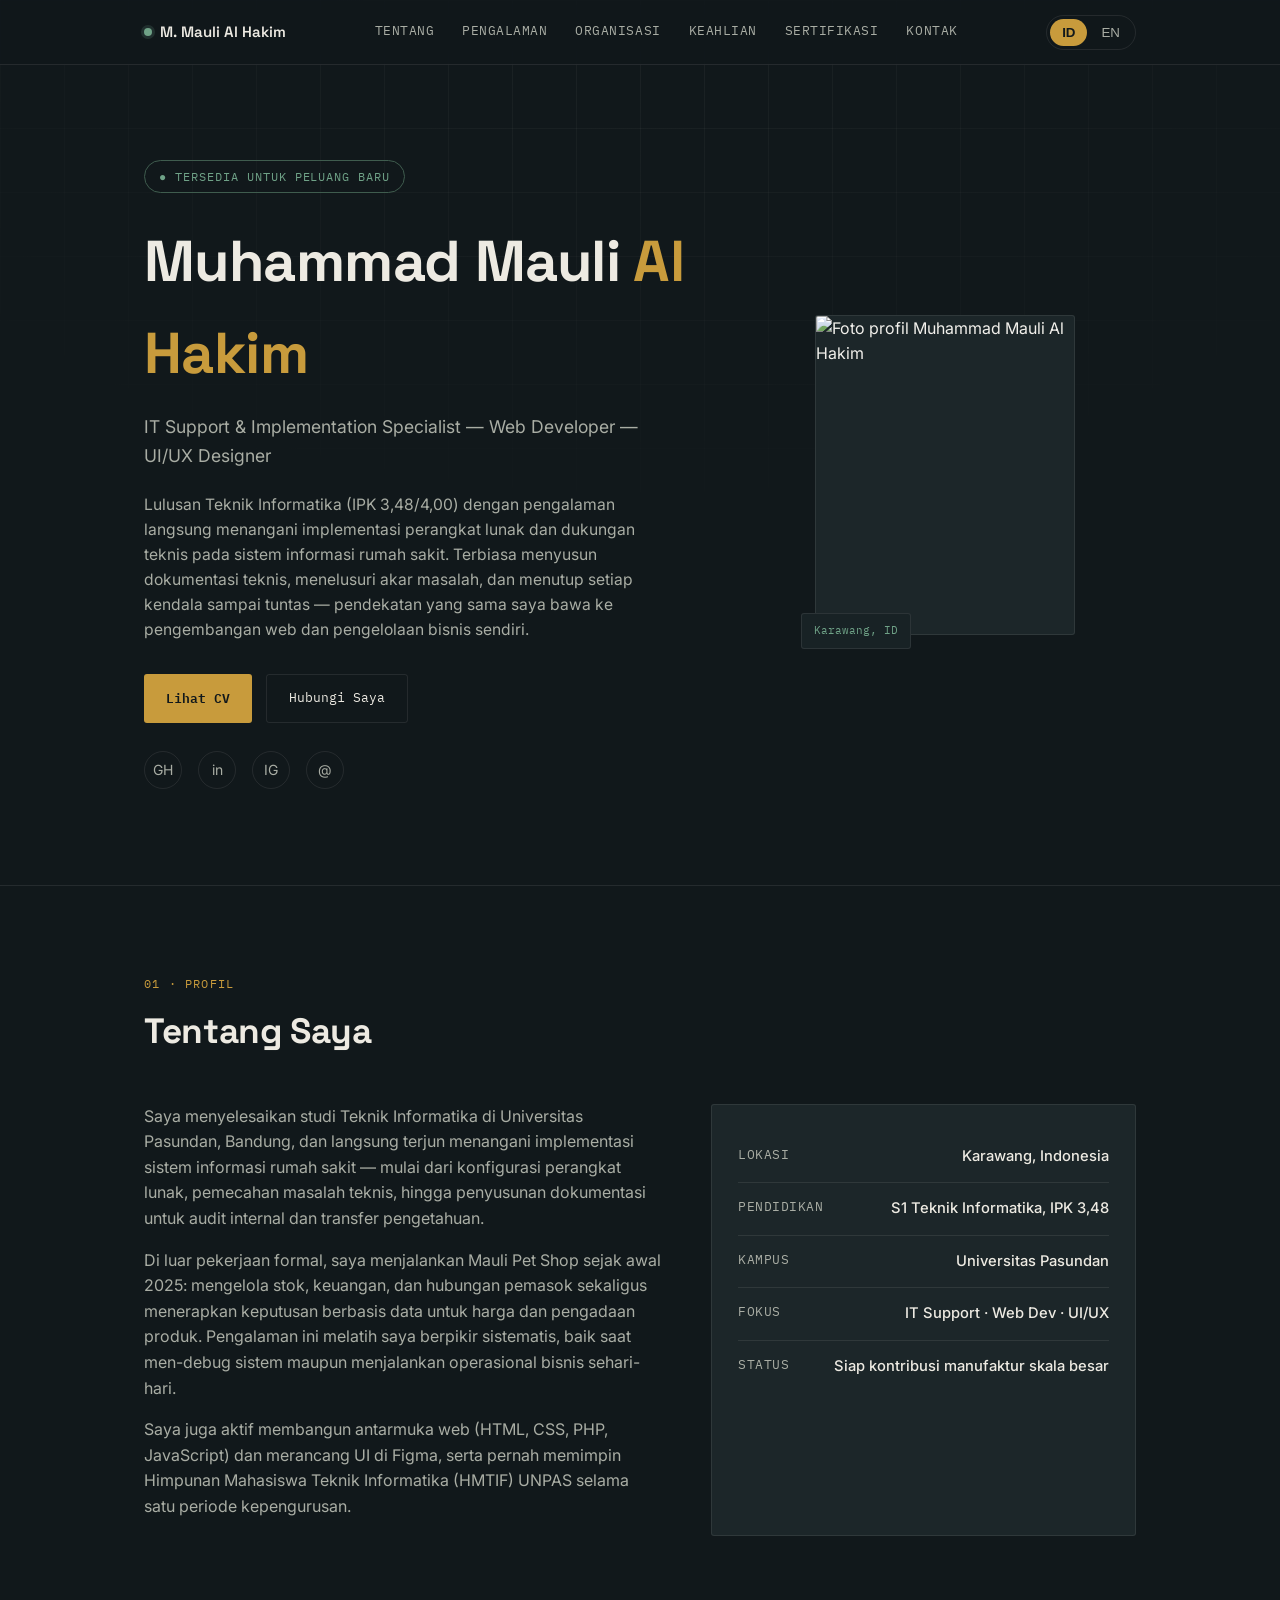
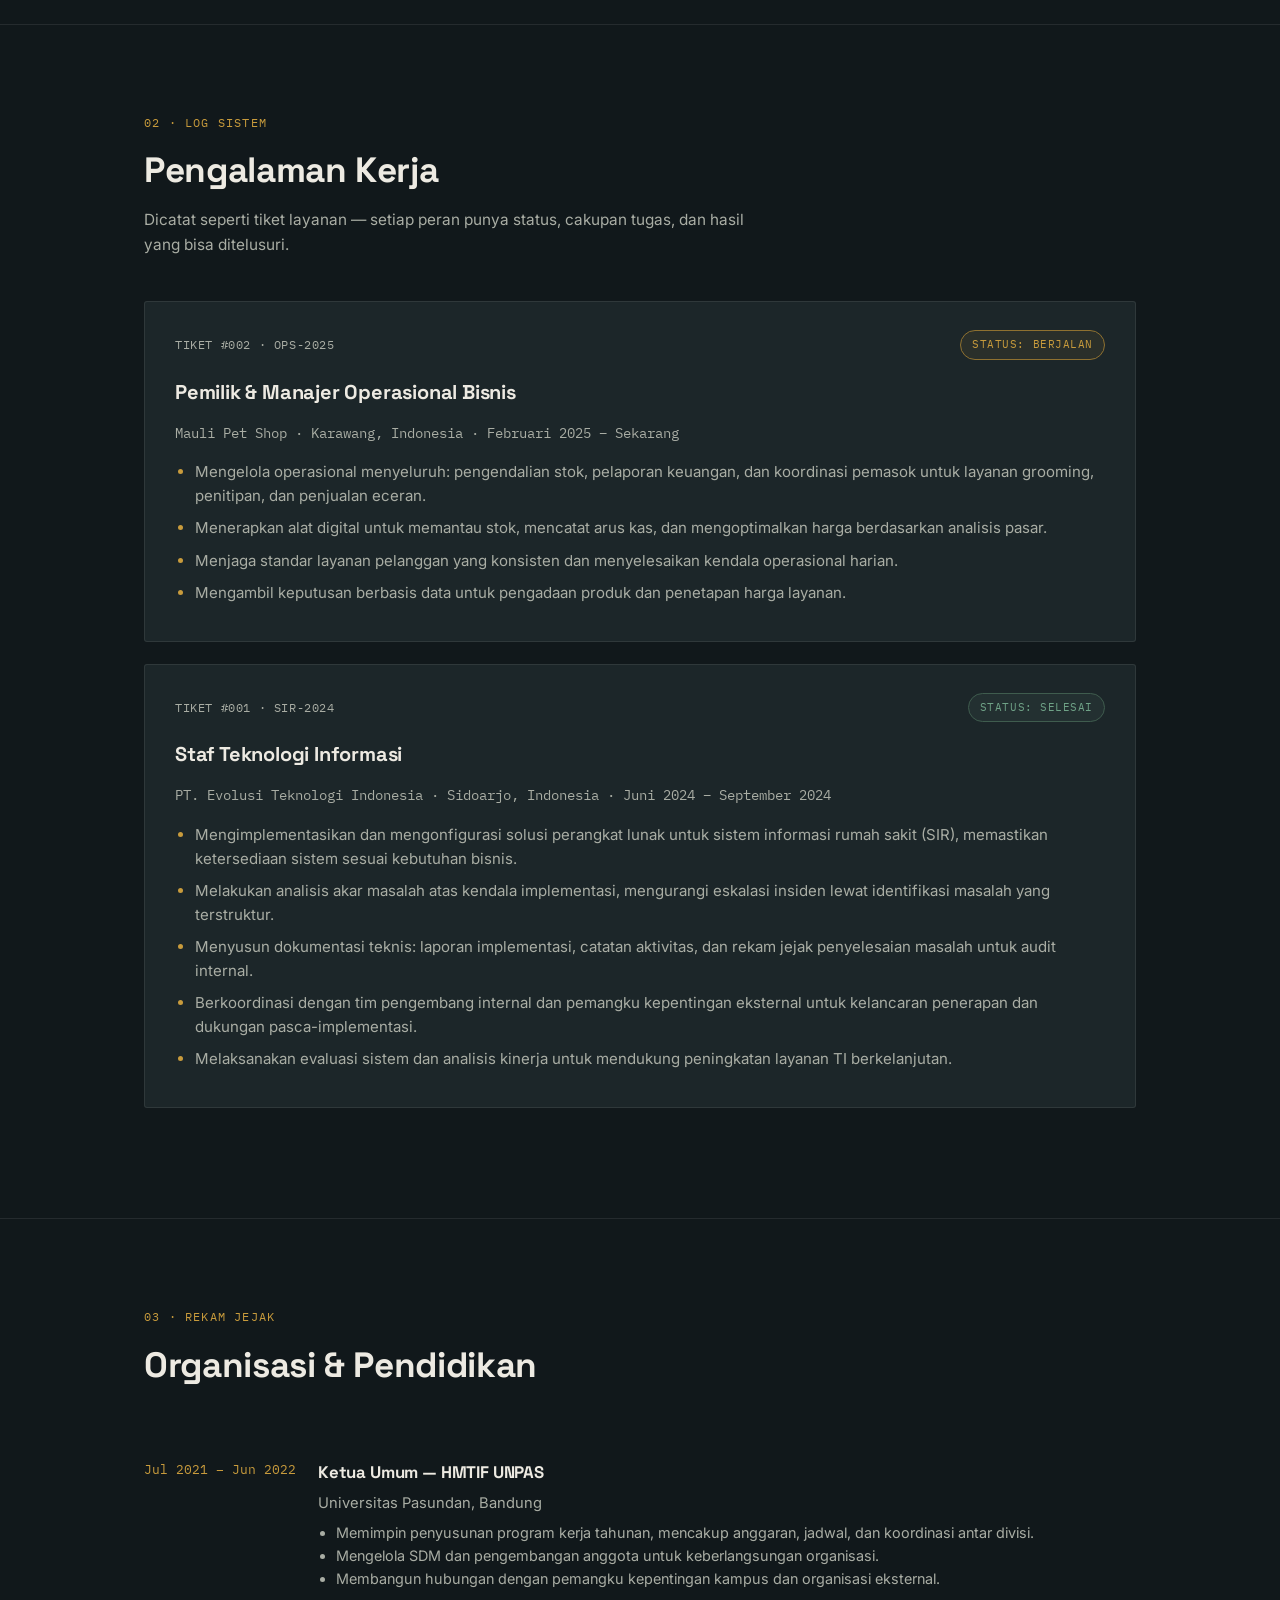
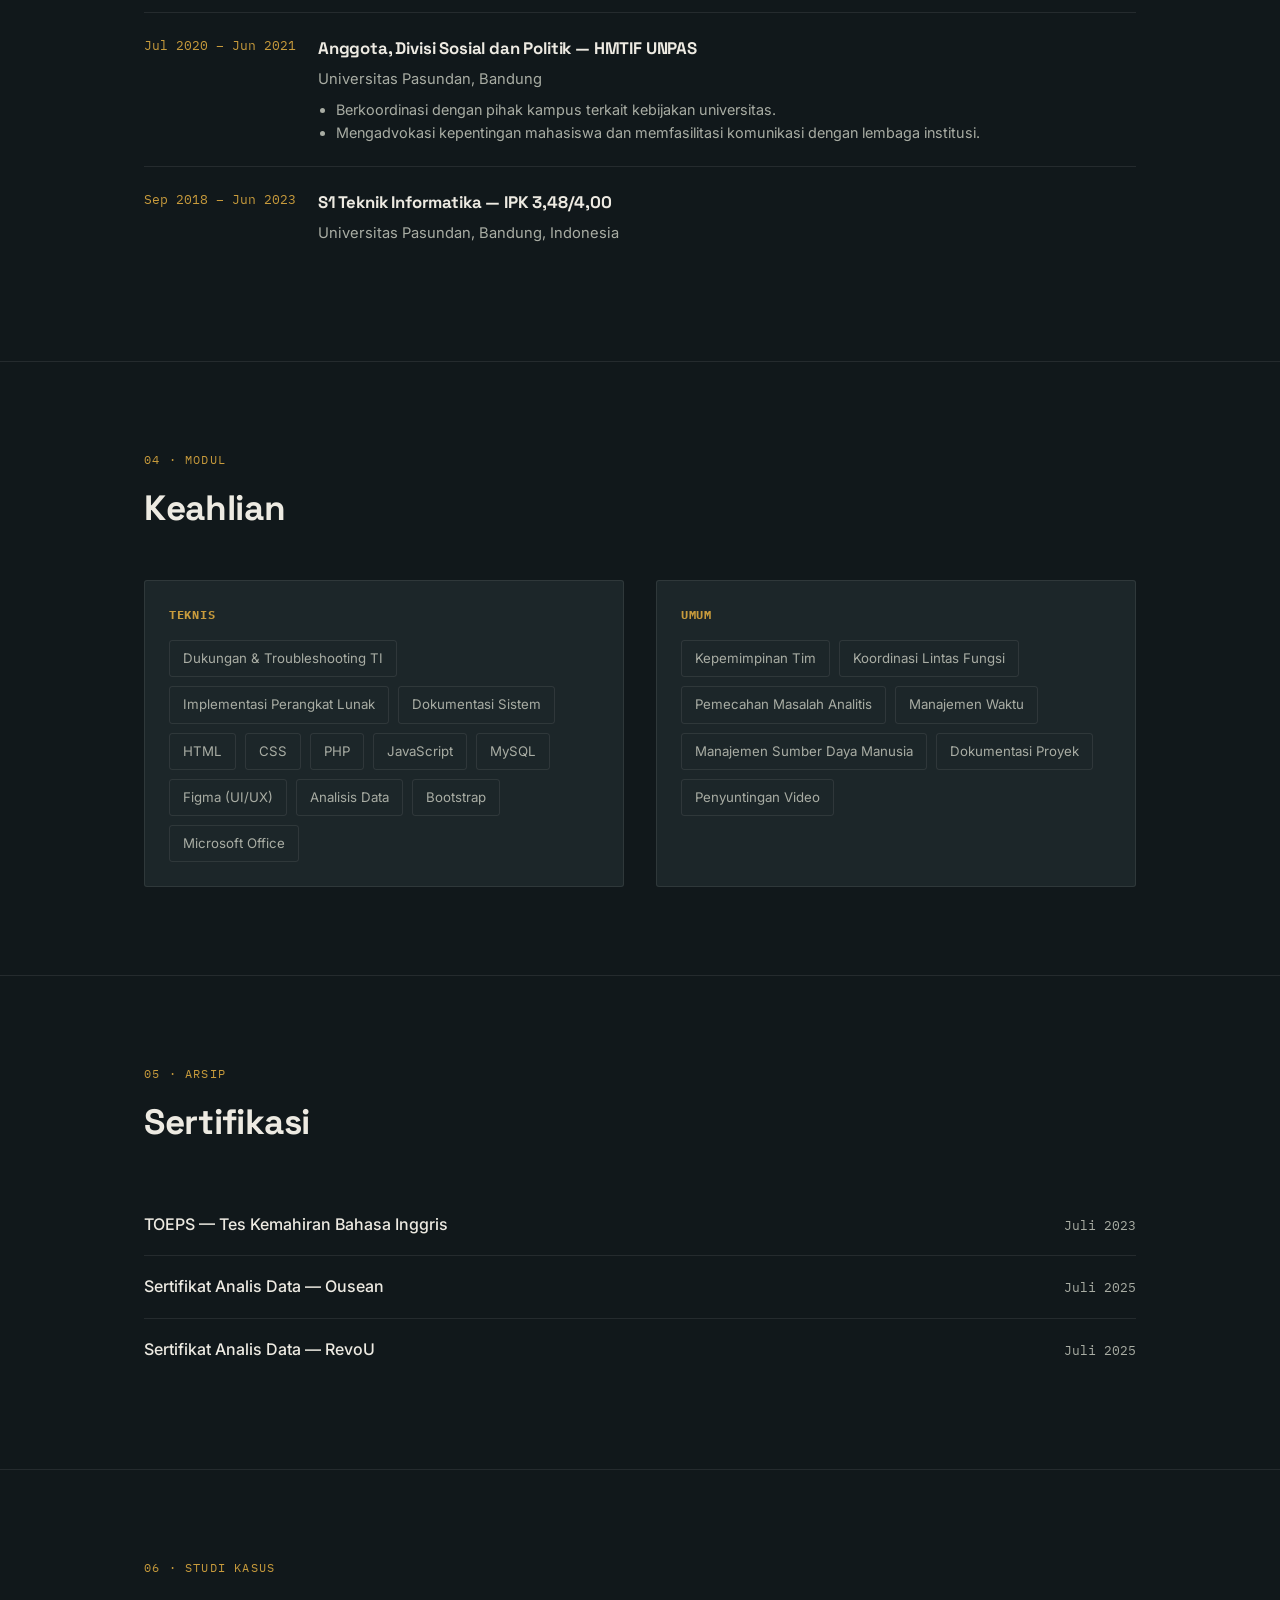
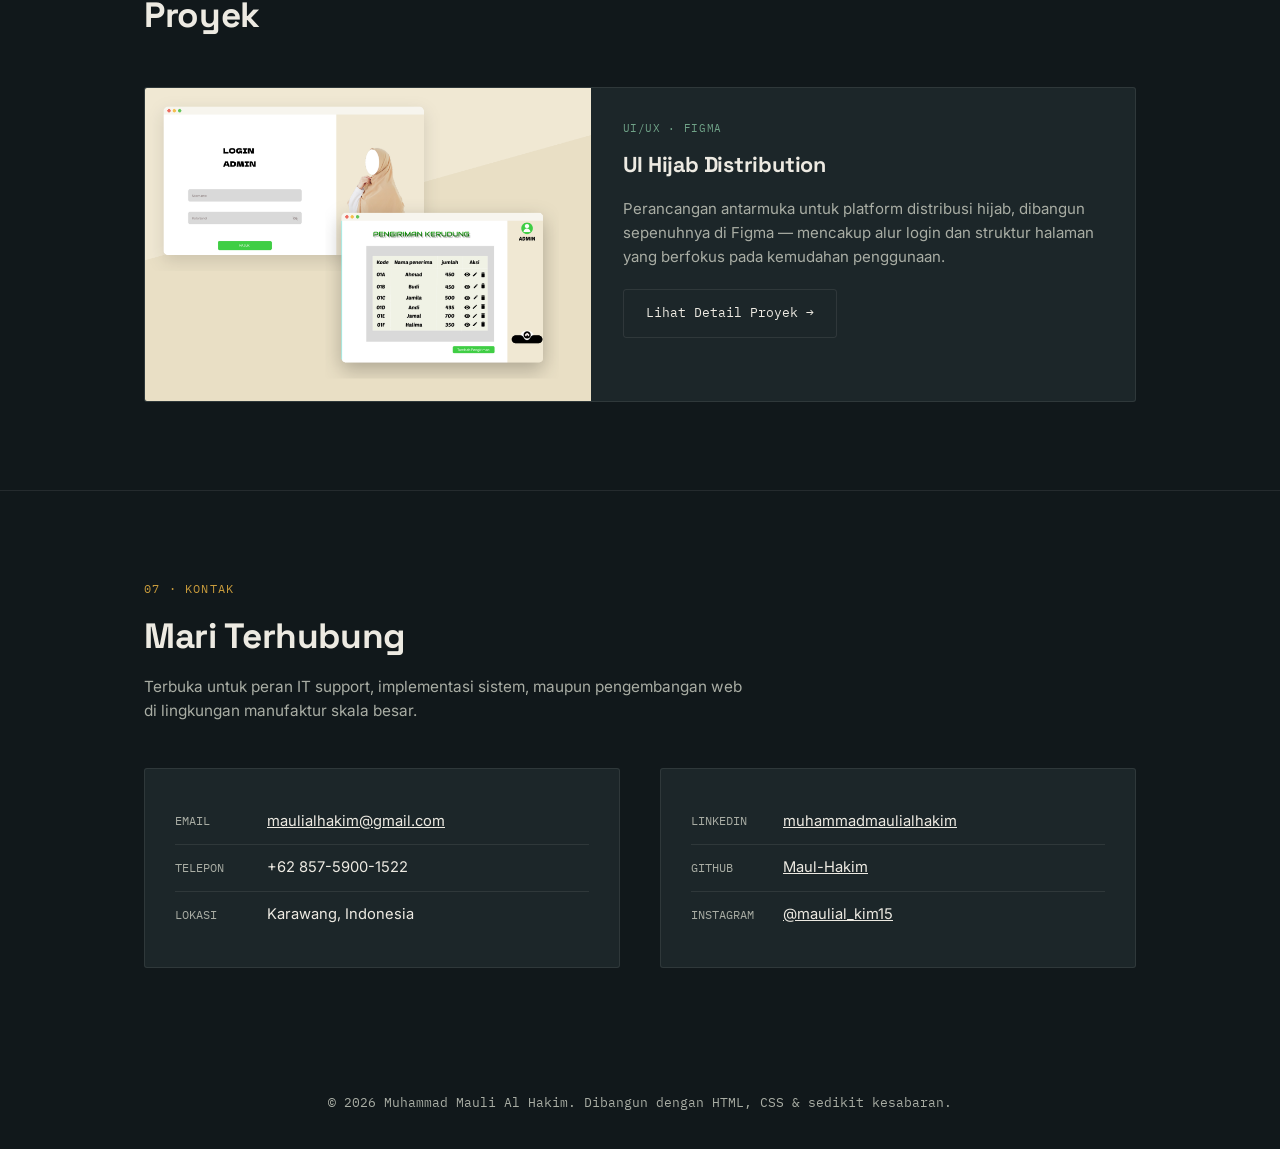
==== commit 6091b873: "Add files via upload" ====
--- a/index.html
+++ b/index.html
@@ -37,7 +37,7 @@
       <p class="hero-role" data-i18n="hero.role">IT Support & Implementation Specialist — Web Developer — UI/UX Designer</p>
       <p class="hero-desc" data-i18n="hero.desc">Lulusan Teknik Informatika (IPK 3,48/4,00) dengan pengalaman langsung menangani implementasi perangkat lunak dan dukungan teknis pada sistem informasi rumah sakit. Terbiasa menyusun dokumentasi teknis, menelusuri akar masalah, dan menutup setiap kendala sampai tuntas — pendekatan yang sama saya bawa ke pengembangan web dan pengelolaan bisnis sendiri.</p>
       <div class="hero-actions">
-        <a class="btn btn-primary" href="https://my-gilt-omega.vercel.app/CV_Muhammad%20Mauli%20Al%20Hakim.pdf" target="_blank" rel="noopener"><span data-i18n="hero.cvBtn">↓ Unduh CV</span></a>
+        <a class="btn btn-primary" id="cvBtn" href="assets/cv/CV-Muhammad_Mauli_Al_Hakim-ID.pdf" target="_blank" rel="noopener"><span data-i18n="hero.cvBtn">Lihat CV</span></a>
         <a class="btn btn-ghost" href="#contact" data-i18n="hero.contactBtn">Hubungi Saya</a>
       </div>
       <div class="social-row">
--- a/css/style.css
+++ b/css/style.css
@@ -0,0 +1,287 @@
+:root{
+    --ink:#11181b;
+    --ink-2:#182225;
+    --panel:#1c2629;
+    --panel-line: rgba(237,234,226,0.09);
+    --paper:#edeae2;
+    --paper-dim:#a9ada4;
+    --brass:#c89b3c;
+    --brass-dim:#8f7130;
+    --signal:#6fa287;
+    --signal-dim:#3f5c4e;
+    --radius: 3px;
+    --max: 1040px;
+  }
+  *{box-sizing:border-box;}
+  html{scroll-behavior:smooth;}
+  @media (prefers-reduced-motion: reduce){
+    html{scroll-behavior:auto;}
+    *{animation-duration:0.001ms !important; transition-duration:0.001ms !important;}
+  }
+  body{
+    margin:0;
+    background:var(--ink);
+    color:var(--paper);
+    font-family:'Inter', sans-serif;
+    font-size:16px;
+    line-height:1.6;
+  }
+  h1,h2,h3,h4{
+    font-family:'Space Grotesk', sans-serif;
+    margin:0;
+    letter-spacing:-0.01em;
+  }
+  .mono{
+    font-family:'IBM Plex Mono', monospace;
+  }
+  a{color:inherit;}
+  ::selection{background:var(--brass); color:var(--ink);}
+  :focus-visible{outline:2px solid var(--brass); outline-offset:3px;}
+
+  .wrap{max-width:var(--max); margin:0 auto; padding:0 24px;}
+
+  /* NAV */
+  header{
+    position:fixed; top:0; left:0; right:0; z-index:100;
+    background:rgba(17,24,27,0.86);
+    backdrop-filter: blur(10px);
+    border-bottom:1px solid var(--panel-line);
+  }
+  .nav-row{
+    display:flex; align-items:center; justify-content:space-between;
+    height:64px;
+  }
+  .nav-brand{
+    font-family:'Space Grotesk', sans-serif;
+    font-weight:600; font-size:15px;
+    display:flex; align-items:center; gap:8px;
+  }
+  .nav-brand .dot{
+    width:8px; height:8px; border-radius:50%;
+    background:var(--signal);
+    box-shadow:0 0 0 3px rgba(111,162,135,0.18);
+  }
+  nav.links{
+    display:flex; gap:28px; font-size:13px;
+    font-family:'IBM Plex Mono', monospace;
+    text-transform:uppercase; letter-spacing:0.04em;
+  }
+  nav.links a{
+    text-decoration:none; color:var(--paper-dim);
+    padding:6px 0; border-bottom:1px solid transparent;
+    transition:color .2s ease, border-color .2s ease;
+  }
+  nav.links a:hover, nav.links a:focus-visible{color:var(--brass); border-color:var(--brass);}
+  .nav-toggle{display:none; background:none; border:1px solid var(--panel-line); color:var(--paper); width:38px;height:38px; border-radius:var(--radius); font-size:18px;}
+
+  .lang-switch{
+    display:flex; align-items:center; gap:2px;
+    border:1px solid var(--panel-line); border-radius:999px; padding:3px;
+    font-family:'IBM Plex Mono', monospace; font-size:11px; letter-spacing:0.04em;
+  }
+  .lang-btn{
+    background:none; border:none; color:var(--paper-dim);
+    padding:6px 12px; border-radius:999px; cursor:pointer;
+    transition:background .2s ease, color .2s ease;
+  }
+  .lang-btn:hover{color:var(--paper);}
+  .lang-btn.active{background:var(--brass); color:var(--ink); font-weight:600;}
+
+  @media (max-width:760px){
+    nav.links{
+      position:absolute; top:64px; left:0; right:0;
+      background:var(--ink-2); flex-direction:column; gap:0;
+      padding:8px 24px 16px; border-bottom:1px solid var(--panel-line);
+      display:none;
+    }
+    nav.links.open{display:flex;}
+    nav.links a{padding:12px 0; border-bottom:1px solid var(--panel-line);}
+    .nav-toggle{display:block;}
+  }
+
+  /* HERO */
+  .hero{
+    padding:160px 0 96px;
+    border-bottom:1px solid var(--panel-line);
+    position:relative;
+    overflow:hidden;
+  }
+  .hero::before{
+    content:"";
+    position:absolute; inset:0;
+    background-image:
+      linear-gradient(var(--panel-line) 1px, transparent 1px),
+      linear-gradient(90deg, var(--panel-line) 1px, transparent 1px);
+    background-size:64px 64px;
+    mask-image: radial-gradient(ellipse 70% 60% at 50% 0%, black, transparent);
+    opacity:0.6;
+    pointer-events:none;
+  }
+  .hero-grid{
+    position:relative;
+    display:grid; grid-template-columns: 1.3fr 0.9fr; gap:56px; align-items:center;
+  }
+  @media (max-width:820px){
+    .hero-grid{grid-template-columns:1fr; gap:40px;}
+    .hero-photo{order:-1; max-width:220px; margin:0 auto;}
+  }
+  .eyebrow{
+    display:inline-flex; align-items:center; gap:8px;
+    font-family:'IBM Plex Mono', monospace; font-size:12px;
+    color:var(--signal); text-transform:uppercase; letter-spacing:0.08em;
+    border:1px solid var(--signal-dim); border-radius:999px;
+    padding:6px 14px; margin-bottom:22px;
+  }
+  .hero h1{
+    font-size:clamp(2.4rem, 5vw, 3.6rem);
+    font-weight:700; color:var(--paper);
+  }
+  .hero h1 .accent{color:var(--brass);}
+  .hero-role{
+    font-size:1.1rem; color:var(--paper-dim); margin-top:14px; max-width:540px;
+  }
+  .hero-desc{margin-top:22px; color:var(--paper-dim); max-width:520px; font-size:0.98rem;}
+  .hero-actions{display:flex; gap:14px; margin-top:32px; flex-wrap:wrap;}
+  .btn{
+    font-family:'IBM Plex Mono', monospace; font-size:13px;
+    text-decoration:none; padding:13px 22px; border-radius:var(--radius);
+    display:inline-flex; align-items:center; gap:8px;
+    transition:transform .15s ease, background .2s ease, border-color .2s ease;
+  }
+  .btn-primary{background:var(--brass); color:var(--ink); font-weight:600;}
+  .btn-primary:hover{transform:translateY(-2px); background:#dcae4d;}
+  .btn-ghost{border:1px solid var(--panel-line); color:var(--paper);}
+  .btn-ghost:hover{border-color:var(--brass); color:var(--brass); transform:translateY(-2px);}
+
+  .social-row{display:flex; gap:16px; margin-top:28px;}
+  .social-row a{
+    width:38px; height:38px; border:1px solid var(--panel-line); border-radius:50%;
+    display:flex; align-items:center; justify-content:center; font-size:14px;
+    color:var(--paper-dim); text-decoration:none; transition:all .2s ease;
+  }
+  .social-row a:hover{border-color:var(--brass); color:var(--brass);}
+
+  .hero-photo{
+    position:relative; justify-self:center;
+  }
+  .hero-photo .frame{
+    width:260px; height:320px; border:1px solid var(--panel-line);
+    border-radius:var(--radius); overflow:hidden; position:relative;
+    background:var(--panel);
+  }
+  .hero-photo img{width:100%; height:100%; object-fit:cover; display:block; filter:grayscale(45%) contrast(1.05);}
+  .hero-photo .tag{
+    position:absolute; bottom:-14px; left:-14px;
+    background:var(--ink-2); border:1px solid var(--panel-line);
+    padding:8px 12px; font-family:'IBM Plex Mono', monospace; font-size:11px;
+    color:var(--signal); border-radius:var(--radius);
+  }
+
+  /* SECTION SCAFFOLD */
+  section{padding:88px 0; border-bottom:1px solid var(--panel-line);}
+  .sec-head{margin-bottom:44px;}
+  .sec-num{
+    font-family:'IBM Plex Mono', monospace; color:var(--brass); font-size:12px;
+    letter-spacing:0.1em; text-transform:uppercase; display:block; margin-bottom:10px;
+  }
+  .sec-head h2{font-size:clamp(1.7rem, 3vw, 2.2rem);}
+  .sec-sub{color:var(--paper-dim); margin-top:10px; max-width:600px; font-size:0.96rem;}
+
+  .reveal{opacity:0; transform:translateY(18px); transition:opacity .6s ease, transform .6s ease;}
+  .reveal.in{opacity:1; transform:translateY(0);}
+
+  /* ABOUT */
+  .about-grid{display:grid; grid-template-columns:1.1fr 0.9fr; gap:48px;}
+  @media (max-width:760px){.about-grid{grid-template-columns:1fr;}}
+  .about-grid p{color:var(--paper-dim); margin:0 0 16px;}
+  .stat-block{
+    background:var(--panel); border:1px solid var(--panel-line); border-radius:var(--radius);
+    padding:26px;
+  }
+  .stat-row{display:flex; justify-content:space-between; padding:14px 0; border-bottom:1px solid var(--panel-line); font-size:0.92rem;}
+  .stat-row:last-child{border-bottom:none;}
+  .stat-row span:first-child{color:var(--paper-dim); font-family:'IBM Plex Mono', monospace; font-size:0.8rem; text-transform:uppercase; letter-spacing:0.04em;}
+  .stat-row span:last-child{color:var(--paper); font-weight:500; text-align:right;}
+
+  /* LOG CARDS (experience) */
+  .log-card{
+    background:var(--panel); border:1px solid var(--panel-line); border-radius:var(--radius);
+    padding:28px 30px; margin-bottom:22px;
+  }
+  .log-head{display:flex; justify-content:space-between; align-items:center; flex-wrap:wrap; gap:10px; margin-bottom:16px;}
+  .log-id{font-family:'IBM Plex Mono', monospace; font-size:12px; color:var(--paper-dim); letter-spacing:0.05em;}
+  .status{
+    font-family:'IBM Plex Mono', monospace; font-size:11px; text-transform:uppercase; letter-spacing:0.05em;
+    padding:5px 11px; border-radius:999px; border:1px solid;
+  }
+  .status-done{color:var(--signal); border-color:var(--signal-dim); background:rgba(111,162,135,0.08);}
+  .status-active{color:var(--brass); border-color:var(--brass-dim); background:rgba(200,155,60,0.08);}
+  .log-card h3{font-size:1.25rem; margin-bottom:4px;}
+  .log-meta{color:var(--paper-dim); font-size:0.88rem; margin-bottom:16px; font-family:'IBM Plex Mono', monospace;}
+  .log-card ul{margin:0; padding-left:20px; color:var(--paper-dim); font-size:0.94rem;}
+  .log-card li{margin-bottom:8px;}
+  .log-card li::marker{color:var(--brass);}
+
+  /* ORG / EDU as compact rows */
+  .row-item{
+    display:flex; gap:22px; padding:22px 0; border-bottom:1px solid var(--panel-line);
+  }
+  .row-item:last-child{border-bottom:none;}
+  .row-item .yr{
+    font-family:'IBM Plex Mono', monospace; font-size:0.82rem; color:var(--brass);
+    min-width:150px; flex-shrink:0;
+  }
+  .row-item h4{font-size:1.05rem; margin-bottom:6px;}
+  .row-item p{color:var(--paper-dim); font-size:0.92rem; margin:0 0 6px;}
+  .row-item ul{margin:6px 0 0; padding-left:18px; color:var(--paper-dim); font-size:0.9rem;}
+  @media (max-width:600px){.row-item{flex-direction:column; gap:6px;}}
+
+  /* SKILLS */
+  .skill-cols{display:grid; grid-template-columns:1fr 1fr; gap:32px;}
+  @media (max-width:700px){.skill-cols{grid-template-columns:1fr;}}
+  .skill-mod{
+    background:var(--panel); border:1px solid var(--panel-line); border-radius:var(--radius); padding:24px;
+  }
+  .skill-mod h4{
+    font-family:'IBM Plex Mono', monospace; font-size:12px; text-transform:uppercase;
+    letter-spacing:0.06em; color:var(--brass); margin-bottom:16px;
+  }
+  .chip-set{display:flex; flex-wrap:wrap; gap:9px;}
+  .chip{
+    font-size:0.83rem; padding:7px 13px; border:1px solid var(--panel-line); border-radius:var(--radius);
+    color:var(--paper-dim);
+  }
+
+  /* CERTS */
+  .cert-list{display:flex; flex-direction:column; gap:0;}
+  .cert-item{
+    display:flex; justify-content:space-between; align-items:baseline; flex-wrap:wrap; gap:8px;
+    padding:18px 0; border-bottom:1px solid var(--panel-line);
+  }
+  .cert-item:last-child{border-bottom:none;}
+  .cert-item .cname{font-weight:500;}
+  .cert-item .cdate{font-family:'IBM Plex Mono', monospace; font-size:0.82rem; color:var(--paper-dim);}
+
+  /* PROJECT */
+  .project-card{
+    display:grid; grid-template-columns:0.9fr 1.1fr; gap:0;
+    border:1px solid var(--panel-line); border-radius:var(--radius); overflow:hidden; background:var(--panel);
+  }
+  @media (max-width:700px){.project-card{grid-template-columns:1fr;}}
+  .project-card .img-box{background:var(--ink-2); display:flex; align-items:center; justify-content:center; min-height:220px;}
+  .project-card img{width:100%; height:100%; object-fit:cover; display:block;}
+  .project-body{padding:32px;}
+  .project-body .tag-line{font-family:'IBM Plex Mono', monospace; font-size:11px; color:var(--signal); text-transform:uppercase; letter-spacing:0.06em; margin-bottom:10px; display:block;}
+  .project-body h3{font-size:1.35rem; margin-bottom:12px;}
+  .project-body p{color:var(--paper-dim); font-size:0.94rem; margin-bottom:20px;}
+
+  /* CONTACT / FOOTER */
+  .contact-grid{display:grid; grid-template-columns:1fr 1fr; gap:40px;}
+  @media (max-width:700px){.contact-grid{grid-template-columns:1fr;}}
+  .contact-card{background:var(--panel); border:1px solid var(--panel-line); border-radius:var(--radius); padding:30px;}
+  .contact-card .line{display:flex; gap:12px; align-items:center; padding:11px 0; border-bottom:1px solid var(--panel-line); font-size:0.92rem;}
+  .contact-card .line:last-child{border-bottom:none;}
+  .contact-card .k{font-family:'IBM Plex Mono', monospace; color:var(--paper-dim); font-size:0.78rem; text-transform:uppercase; min-width:80px;}
+
+  footer{padding:36px 0; text-align:center; font-size:0.82rem; color:var(--paper-dim); font-family:'IBM Plex Mono', monospace;}
+  footer a{color:var(--brass); text-decoration:none;}
